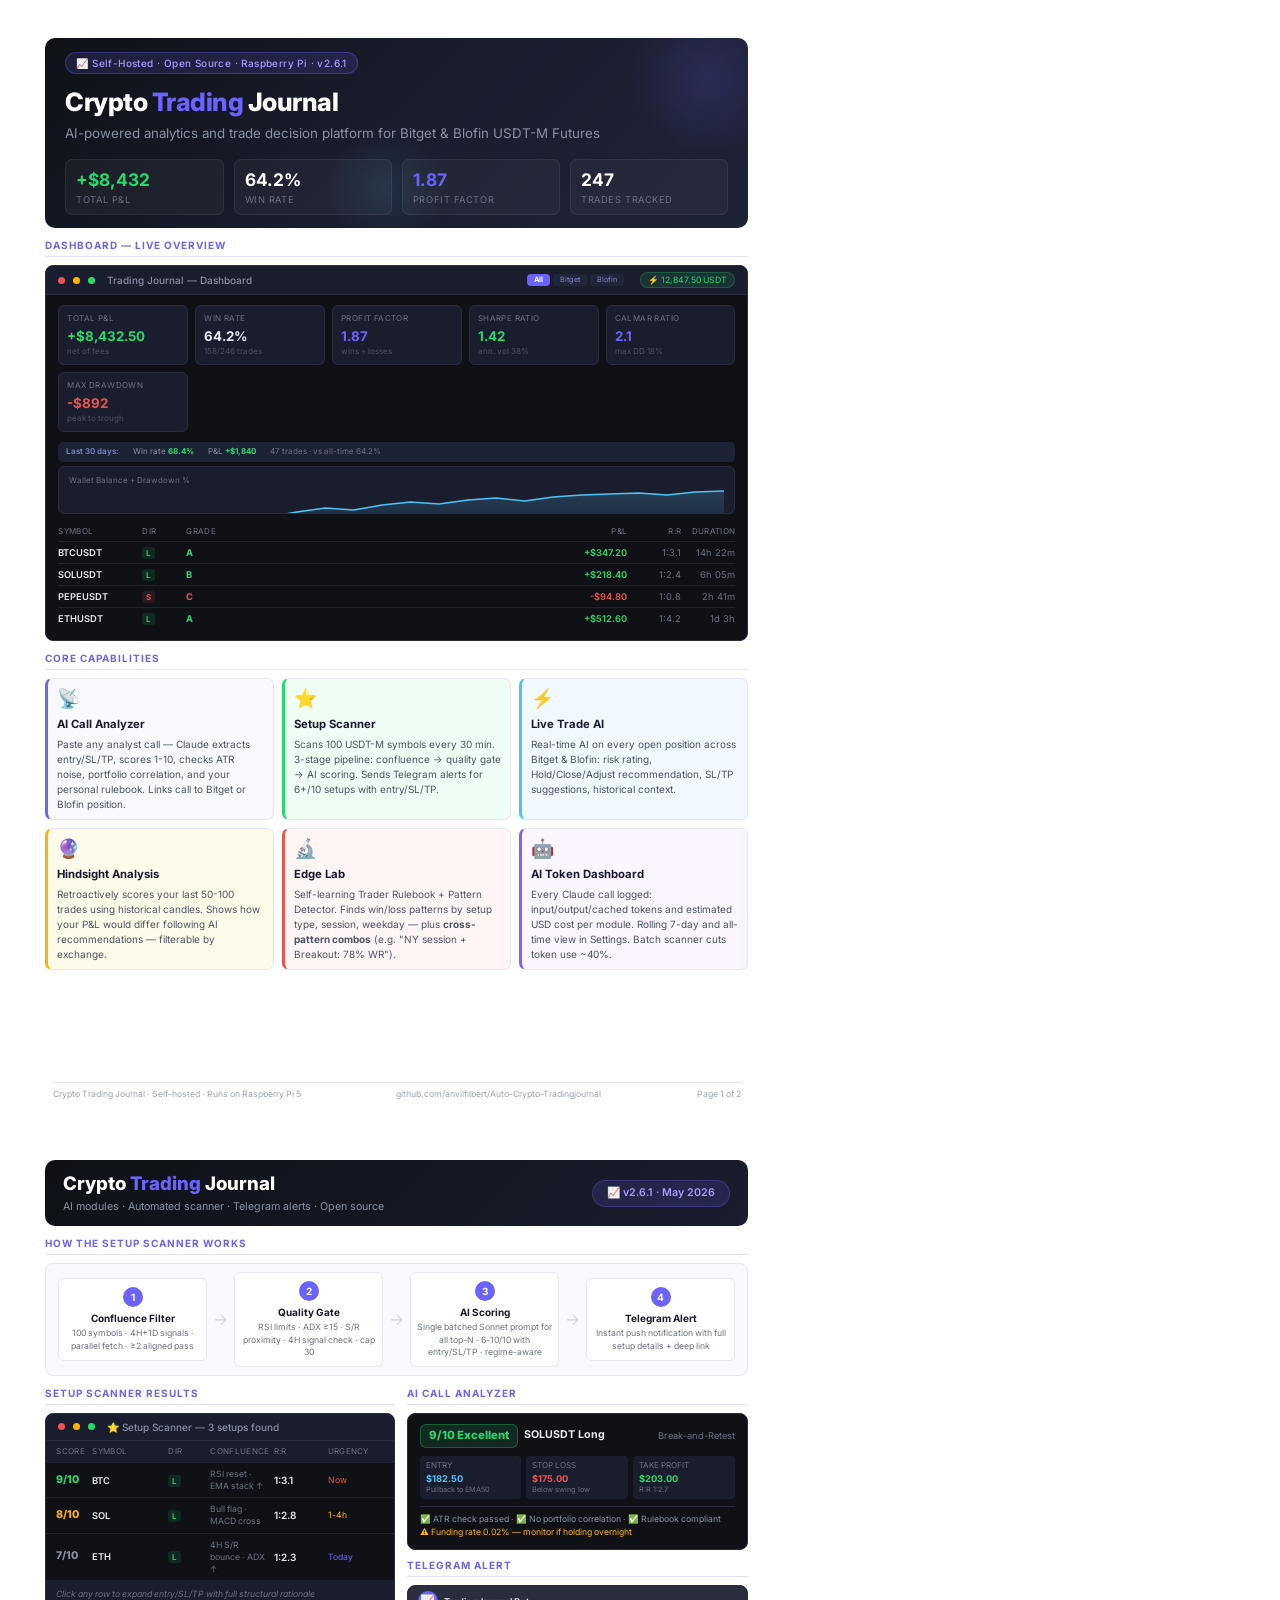
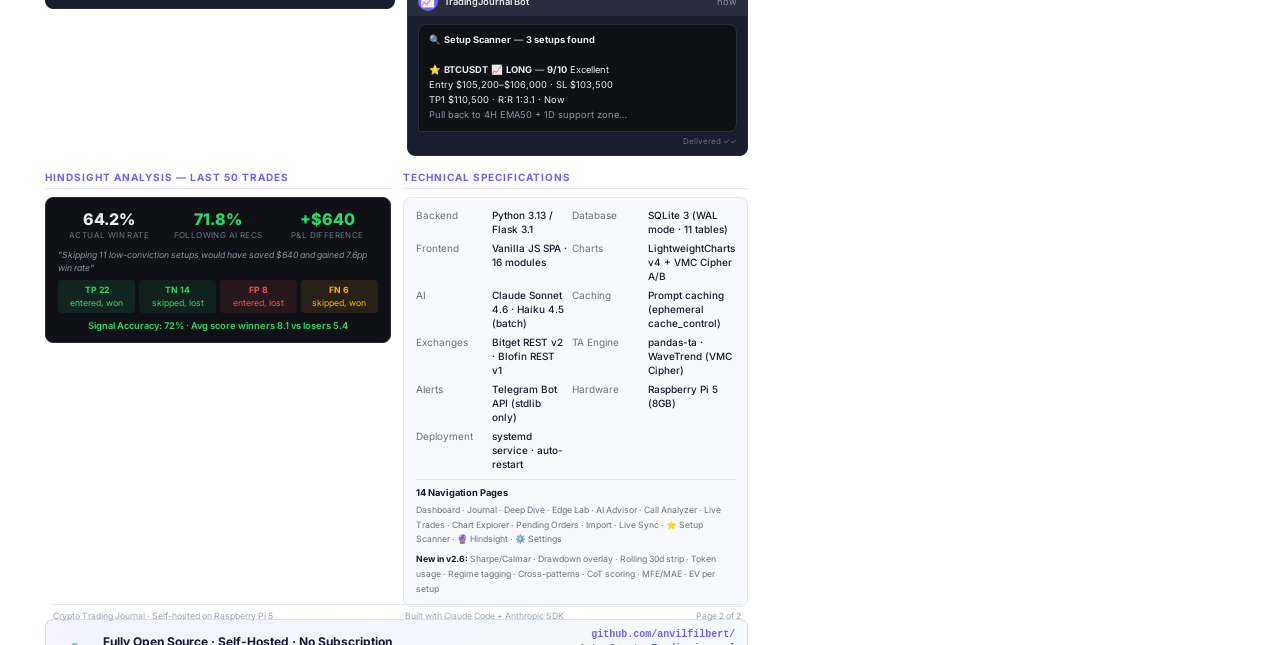
==== trading-journal-factsheet.html @ 0f28f4a6 "docs: add Telegram community link to README and factsheet - README: community link in header badges " ====
<!DOCTYPE html>
<html lang="en">
<head>
<meta charset="UTF-8">
<meta name="viewport" content="width=device-width, initial-scale=1.0">
<title>Crypto Trading Journal — Fact Sheet</title>
<style>
  @import url('https://fonts.googleapis.com/css2?family=Inter:wght@300;400;500;600;700;800&display=swap');

  @page { size: A4 portrait; margin: 0; }

  * { margin: 0; padding: 0; box-sizing: border-box; }

  body {
    font-family: 'Inter', -apple-system, BlinkMacSystemFont, sans-serif;
    background: #fff;
    color: #1a1a2e;
    font-size: 9pt;
    line-height: 1.4;
  }

  /* ── PAGE LAYOUT ─────────────────────────────────────────── */
  .page {
    width: 210mm;
    height: 297mm;
    padding: 10mm 12mm 8mm;
    page-break-after: always;
    break-after: page;
    position: relative;
    overflow: hidden;
  }
  .page:last-child { page-break-after: avoid; break-after: avoid; }

  /* ── COLORS ──────────────────────────────────────────────── */
  :root {
    --bg-dark:   #0f1117;
    --bg-card:   #1a1d2e;
    --bg-card2:  #22263a;
    --accent:    #6c63ff;
    --accent2:   #4fc3f7;
    --green:     #26d96b;
    --red:       #ef5350;
    --yellow:    #ffb300;
    --muted:     #8892a4;
    --border:    #2a2d3e;
    --text:      #e8eaf0;
  }

  /* ── PAGE 1 HEADER ───────────────────────────────────────── */
  .header {
    background: linear-gradient(135deg, #0f1117 0%, #1a1d2e 50%, #1e2235 100%);
    border-radius: 10px;
    padding: 14px 20px 13px;
    margin-bottom: 10px;
    position: relative;
    overflow: hidden;
  }
  .header::before {
    content: '';
    position: absolute;
    top: -40px; right: -40px;
    width: 160px; height: 160px;
    background: radial-gradient(circle, rgba(108,99,255,0.18) 0%, transparent 70%);
    border-radius: 50%;
  }
  .header::after {
    content: '';
    position: absolute;
    bottom: -20px; left: 40%;
    width: 120px; height: 120px;
    background: radial-gradient(circle, rgba(79,195,247,0.10) 0%, transparent 70%);
    border-radius: 50%;
  }
  .header-inner { position: relative; z-index: 1; }
  .app-badge {
    display: inline-flex; align-items: center; gap: 6px;
    background: rgba(108,99,255,0.15);
    border: 1px solid rgba(108,99,255,0.35);
    border-radius: 20px;
    padding: 3px 10px;
    font-size: 7.5pt;
    color: #a89cff;
    margin-bottom: 10px;
    letter-spacing: 0.04em;
    font-weight: 500;
  }
  .app-title {
    font-size: 19pt;
    font-weight: 800;
    color: #fff;
    letter-spacing: -0.02em;
    margin-bottom: 5px;
  }
  .app-title span { color: #6c63ff; }
  .tagline {
    font-size: 10pt;
    color: #8892a4;
    font-weight: 400;
    margin-bottom: 16px;
  }
  .header-stats {
    display: grid;
    grid-template-columns: repeat(4, 1fr);
    gap: 10px;
  }
  .hstat {
    background: rgba(255,255,255,0.04);
    border: 1px solid rgba(255,255,255,0.07);
    border-radius: 7px;
    padding: 8px 10px;
  }
  .hstat-val {
    font-size: 13pt;
    font-weight: 700;
    color: #fff;
    margin-bottom: 1px;
  }
  .hstat-val.green { color: #26d96b; }
  .hstat-val.purple { color: #6c63ff; }
  .hstat-lbl { font-size: 7pt; color: #6b7280; text-transform: uppercase; letter-spacing: 0.06em; }

  /* ── SECTION TITLE ───────────────────────────────────────── */
  .section-title {
    font-size: 7.5pt;
    font-weight: 700;
    text-transform: uppercase;
    letter-spacing: 0.1em;
    color: #6c63ff;
    margin-bottom: 8px;
    padding-bottom: 4px;
    border-bottom: 1px solid rgba(108,99,255,0.2);
  }

  /* ── DASHBOARD MOCKUP ────────────────────────────────────── */
  .dashboard-mock {
    background: #0f1117;
    border-radius: 8px;
    border: 1px solid #2a2d3e;
    overflow: hidden;
    margin-bottom: 10px;
  }
  .mock-topbar {
    background: #1a1d2e;
    border-bottom: 1px solid #2a2d3e;
    padding: 6px 12px;
    display: flex; align-items: center; gap: 8px;
  }
  .mock-dot { width: 7px; height: 7px; border-radius: 50%; }
  .mock-title { font-size: 7.5pt; color: #8892a4; margin-left: 4px; font-weight: 500; }
  .mock-badge {
    margin-left: auto; background: rgba(38,217,107,0.12);
    border: 1px solid rgba(38,217,107,0.25); border-radius: 10px;
    padding: 1px 7px; font-size: 6.5pt; color: #26d96b;
  }
  .mock-body { padding: 10px 12px; }

  /* KPI grid */
  .kpi-row {
    display: grid;
    grid-template-columns: repeat(5, 1fr);
    gap: 7px;
    margin-bottom: 10px;
  }
  .kpi-card {
    background: #1a1d2e;
    border: 1px solid #2a2d3e;
    border-radius: 6px;
    padding: 7px 8px;
  }
  .kpi-lbl { font-size: 6pt; color: #6b7280; text-transform: uppercase; letter-spacing: 0.05em; margin-bottom: 2px; }
  .kpi-val { font-size: 10pt; font-weight: 700; color: #e8eaf0; }
  .kpi-val.g { color: #26d96b; }
  .kpi-val.r { color: #ef5350; }
  .kpi-val.b { color: #6c63ff; }
  .kpi-sub { font-size: 6pt; color: #4b5563; margin-top: 1px; }

  /* Chart area */
  .chart-area {
    background: #1a1d2e;
    border: 1px solid #2a2d3e;
    border-radius: 6px;
    padding: 8px 10px;
    height: 48px;
    position: relative;
    overflow: hidden;
    margin-bottom: 8px;
  }
  .chart-label { font-size: 6pt; color: #6b7280; margin-bottom: 4px; }
  .chart-svg { width: 100%; height: 44px; }

  /* Recent trades */
  .trade-row {
    display: grid;
    grid-template-columns: 80px 40px 40px 1fr 50px 50px;
    gap: 4px;
    padding: 4px 0;
    border-bottom: 1px solid #1e2235;
    font-size: 7pt;
    align-items: center;
  }
  .trade-row.hdr { color: #6b7280; font-size: 6pt; text-transform: uppercase; letter-spacing: 0.04em; }
  .sym { font-weight: 600; color: #e8eaf0; }
  .badge-long { background: rgba(38,217,107,0.12); color: #26d96b; border-radius: 3px; padding: 1px 4px; font-size: 6pt; font-weight: 600; }
  .badge-short { background: rgba(239,83,80,0.12); color: #ef5350; border-radius: 3px; padding: 1px 4px; font-size: 6pt; font-weight: 600; }
  .pnl-g { color: #26d96b; font-weight: 600; }
  .pnl-r { color: #ef5350; font-weight: 600; }
  .muted { color: #6b7280; }

  /* ── TWO COLUMN LAYOUT ───────────────────────────────────── */
  .two-col { display: grid; grid-template-columns: 1fr 1fr; gap: 12px; margin-bottom: 10px; }
  .three-col { display: grid; grid-template-columns: 1fr 1fr 1fr; gap: 10px; margin-bottom: 10px; }

  /* ── FEATURE CARDS ───────────────────────────────────────── */
  .feat-card {
    background: #f8f9ff;
    border: 1px solid #e5e7f0;
    border-left: 3px solid #6c63ff;
    border-radius: 7px;
    padding: 7px 9px;
  }
  .feat-icon { font-size: 14pt; margin-bottom: 5px; display: block; }
  .feat-title { font-size: 8.5pt; font-weight: 700; color: #1a1a2e; margin-bottom: 4px; }
  .feat-desc { font-size: 7.5pt; color: #4b5563; line-height: 1.5; }
  .feat-card.g { border-left-color: #26d96b; background: #f0fdf4; }
  .feat-card.b { border-left-color: #4fc3f7; background: #f0f9ff; }
  .feat-card.y { border-left-color: #ffb300; background: #fffbeb; }
  .feat-card.r { border-left-color: #ef5350; background: #fff5f5; }

  /* ── SCANNER MOCKUP ──────────────────────────────────────── */
  .scanner-mock {
    background: #0f1117;
    border-radius: 8px;
    border: 1px solid #2a2d3e;
    overflow: hidden;
  }
  .scan-row {
    display: grid;
    grid-template-columns: 32px 72px 38px 1fr 50px 56px;
    gap: 4px;
    padding: 5px 10px;
    border-bottom: 1px solid #1e2235;
    font-size: 7pt;
    align-items: center;
  }
  .scan-row.hdr { color: #6b7280; font-size: 6pt; text-transform: uppercase; letter-spacing: 0.04em; background: #1a1d2e; }
  .score-badge {
    font-size: 8pt; font-weight: 800;
  }
  .score-9 { color: #26d96b; }
  .score-8 { color: #ffb300; }
  .score-7 { color: #8892a4; }

  /* ── CALL ANALYZER MOCKUP ────────────────────────────────── */
  .call-card {
    background: #0f1117;
    border: 1px solid #2a2d3e;
    border-radius: 8px;
    padding: 10px 12px;
  }
  .call-header {
    display: flex; align-items: center; gap: 6px;
    margin-bottom: 8px;
  }
  .call-score {
    background: rgba(38,217,107,0.12);
    border: 1px solid rgba(38,217,107,0.3);
    border-radius: 6px;
    padding: 3px 8px;
    font-size: 8.5pt;
    font-weight: 800;
    color: #26d96b;
  }
  .call-score.med { background: rgba(255,179,0,0.1); border-color: rgba(255,179,0,0.3); color: #ffb300; }
  .call-levels {
    display: grid;
    grid-template-columns: repeat(3, 1fr);
    gap: 5px;
    font-size: 7pt;
  }
  .lvl-box { background: #1a1d2e; border-radius: 4px; padding: 4px 6px; }
  .lvl-lbl { color: #6b7280; font-size: 6pt; text-transform: uppercase; margin-bottom: 1px; }
  .lvl-val { font-weight: 700; }
  .lvl-val.entry { color: #4fc3f7; }
  .lvl-val.sl { color: #ef5350; }
  .lvl-val.tp { color: #26d96b; }

  /* ── TELEGRAM MOCKUP ─────────────────────────────────────── */
  .tg-phone {
    background: #1a1d2e;
    border-radius: 8px;
    border: 1px solid #2a2d3e;
    overflow: hidden;
    width: 100%;
  }
  .tg-bar {
    background: #2a2d3e;
    padding: 5px 10px;
    font-size: 7pt;
    color: #8892a4;
    display: flex; align-items: center; gap: 6px;
  }
  .tg-dot { width: 20px; height: 20px; border-radius: 50%; background: #6c63ff; display: flex; align-items: center; justify-content: center; font-size: 9pt; }
  .tg-body { padding: 8px 10px; }
  .tg-bubble {
    background: #0f1117;
    border: 1px solid #2a2d3e;
    border-radius: 8px 8px 8px 2px;
    padding: 8px 10px;
    font-size: 7pt;
    color: #e8eaf0;
    line-height: 1.6;
  }
  .tg-b { font-weight: 700; }
  .tg-time { text-align: right; font-size: 6pt; color: #6b7280; margin-top: 4px; }

  /* ── HINDSIGHT MOCKUP ────────────────────────────────────── */
  .hindsight-summary {
    background: #0f1117;
    border: 1px solid #2a2d3e;
    border-radius: 8px;
    padding: 10px 12px;
  }
  .h-kpi-row { display: grid; grid-template-columns: 1fr 1fr 1fr; gap: 8px; margin-bottom: 8px; }
  .h-kpi { text-align: center; }
  .h-kpi-val { font-size: 12pt; font-weight: 800; color: #e8eaf0; }
  .h-kpi-val.g { color: #26d96b; }
  .h-kpi-lbl { font-size: 6pt; color: #6b7280; text-transform: uppercase; letter-spacing: 0.05em; }
  .h-verdict-row {
    display: grid; grid-template-columns: repeat(4, 1fr); gap: 4px;
    font-size: 6.5pt; text-align: center;
  }
  .h-verdict { padding: 4px; border-radius: 4px; }
  .h-verdict.tp { background: rgba(38,217,107,0.1); color: #26d96b; }
  .h-verdict.tn { background: rgba(38,217,107,0.07); color: #26d96b; }
  .h-verdict.fp { background: rgba(239,83,80,0.1); color: #ef5350; }
  .h-verdict.fn { background: rgba(255,179,0,0.1); color: #ffb300; }
  .h-verdict-lbl { font-weight: 700; margin-bottom: 1px; }

  /* ── TECH SPECS ──────────────────────────────────────────── */
  .spec-grid {
    display: grid;
    grid-template-columns: 1fr 1fr;
    gap: 5px;
  }
  .spec-row { display: flex; gap: 6px; align-items: flex-start; font-size: 7.5pt; }
  .spec-key { color: #6b7280; min-width: 70px; flex-shrink: 0; }
  .spec-val { color: #1a1a2e; font-weight: 500; }

  /* ── PAGE 2 HEADER ───────────────────────────────────────── */
  .page2-header {
    background: linear-gradient(135deg, #0f1117 0%, #1a1d2e 100%);
    border-radius: 10px;
    padding: 11px 18px;
    margin-bottom: 10px;
    display: flex; align-items: center; justify-content: space-between;
  }
  .p2-title { font-size: 14pt; font-weight: 800; color: #fff; }
  .p2-title span { color: #6c63ff; }
  .p2-subtitle { font-size: 8pt; color: #8892a4; margin-top: 3px; }
  .p2-badge {
    background: rgba(108,99,255,0.15);
    border: 1px solid rgba(108,99,255,0.3);
    border-radius: 20px;
    padding: 5px 14px;
    font-size: 8pt;
    color: #a89cff;
    font-weight: 600;
    white-space: nowrap;
  }

  /* ── PIPELINE ────────────────────────────────────────────── */
  .pipeline {
    display: flex; align-items: center; gap: 6px;
    background: #f8f9ff;
    border: 1px solid #e5e7f0;
    border-radius: 8px;
    padding: 8px 12px;
    margin-bottom: 10px;
  }
  .pipe-step {
    flex: 1; text-align: center;
    background: #fff;
    border: 1px solid #e5e7f0;
    border-radius: 6px;
    padding: 8px 6px;
  }
  .pipe-num {
    width: 20px; height: 20px; border-radius: 50%;
    background: #6c63ff; color: #fff;
    font-size: 7.5pt; font-weight: 700;
    display: flex; align-items: center; justify-content: center;
    margin: 0 auto 4px;
  }
  .pipe-title { font-size: 7.5pt; font-weight: 700; color: #1a1a2e; margin-bottom: 2px; }
  .pipe-desc { font-size: 6.5pt; color: #6b7280; }
  .pipe-arrow { color: #d1d5db; font-size: 12pt; flex-shrink: 0; }

  /* ── OPEN SOURCE CALLOUT ─────────────────────────────────── */
  .oss-bar {
    background: linear-gradient(135deg, rgba(108,99,255,0.08) 0%, rgba(79,195,247,0.06) 100%);
    border: 1px solid rgba(108,99,255,0.2);
    border-radius: 8px;
    padding: 8px 12px;
    display: flex; align-items: center; gap: 12px;
    margin-top: 12px;
  }
  .oss-icon { font-size: 20pt; flex-shrink: 0; }
  .oss-title { font-size: 9pt; font-weight: 700; color: #1a1a2e; margin-bottom: 2px; }
  .oss-desc { font-size: 7.5pt; color: #6b7280; }
  .oss-url { font-family: monospace; font-size: 7.5pt; color: #6c63ff; font-weight: 600; }

  /* ── FOOTER ──────────────────────────────────────────────── */
  .footer {
    position: absolute;
    bottom: 6mm; left: 14mm; right: 14mm;
    display: flex; align-items: center; justify-content: space-between;
    font-size: 6.5pt; color: #9ca3af;
    border-top: 1px solid #e5e7f0;
    padding-top: 5px;
  }

  @media print {
    body { -webkit-print-color-adjust: exact; print-color-adjust: exact; }
  }
</style>
</head>
<body>

<!-- ═══════════════════════════════════ PAGE 1 ═══════════════════════════════════ -->
<div class="page">

  <!-- HEADER -->
  <div class="header">
    <div class="header-inner">
      <div class="app-badge">📈 Self-Hosted · Open Source · Raspberry Pi · v2.6.1</div>
      <div class="app-title">Crypto <span>Trading</span> Journal</div>
      <div class="tagline">AI-powered analytics and trade decision platform for Bitget &amp; Blofin USDT-M Futures</div>
      <div class="header-stats">
        <div class="hstat">
          <div class="hstat-val green">+$8,432</div>
          <div class="hstat-lbl">Total P&amp;L</div>
        </div>
        <div class="hstat">
          <div class="hstat-val">64.2%</div>
          <div class="hstat-lbl">Win Rate</div>
        </div>
        <div class="hstat">
          <div class="hstat-val purple">1.87</div>
          <div class="hstat-lbl">Profit Factor</div>
        </div>
        <div class="hstat">
          <div class="hstat-val">247</div>
          <div class="hstat-lbl">Trades Tracked</div>
        </div>
      </div>
    </div>
  </div>

  <!-- DASHBOARD MOCKUP -->
  <div class="section-title">Dashboard — Live Overview</div>
  <div class="dashboard-mock">
    <div class="mock-topbar">
      <div class="mock-dot" style="background:#ef5350"></div>
      <div class="mock-dot" style="background:#ffb300"></div>
      <div class="mock-dot" style="background:#26d96b"></div>
      <div class="mock-title">Trading Journal — Dashboard</div>
      <div style="margin-left:auto;display:flex;gap:3px">
        <span style="background:#6c63ff;color:#fff;border-radius:4px;padding:1px 7px;font-size:5.5pt;font-weight:700">All</span>
        <span style="background:#22263a;color:#7986cb;border-radius:4px;padding:1px 7px;font-size:5.5pt">Bitget</span>
        <span style="background:#22263a;color:#7986cb;border-radius:4px;padding:1px 7px;font-size:5.5pt">Blofin</span>
      </div>
      <div class="mock-badge" style="margin-left:8px">⚡ 12,847.50 USDT</div>
    </div>
    <div class="mock-body">
      <div class="kpi-row">
        <div class="kpi-card">
          <div class="kpi-lbl">Total P&amp;L</div>
          <div class="kpi-val g">+$8,432.50</div>
          <div class="kpi-sub">net of fees</div>
        </div>
        <div class="kpi-card">
          <div class="kpi-lbl">Win Rate</div>
          <div class="kpi-val">64.2%</div>
          <div class="kpi-sub">158/246 trades</div>
        </div>
        <div class="kpi-card">
          <div class="kpi-lbl">Profit Factor</div>
          <div class="kpi-val b">1.87</div>
          <div class="kpi-sub">wins ÷ losses</div>
        </div>
        <div class="kpi-card">
          <div class="kpi-lbl">Sharpe Ratio</div>
          <div class="kpi-val g">1.42</div>
          <div class="kpi-sub">ann. vol 38%</div>
        </div>
        <div class="kpi-card">
          <div class="kpi-lbl">Calmar Ratio</div>
          <div class="kpi-val b">2.1</div>
          <div class="kpi-sub">max DD 18%</div>
        </div>
        <div class="kpi-card">
          <div class="kpi-lbl">Max Drawdown</div>
          <div class="kpi-val r">-$892</div>
          <div class="kpi-sub">peak to trough</div>
        </div>
      </div>
      <div style="margin:5px 0 4px;padding:4px 8px;background:#1e2235;border-radius:5px;font-size:6pt;color:#8892a4;display:flex;gap:14px">
        <span style="color:#7986cb;font-weight:600">Last 30 days:</span>
        <span>Win rate <strong style="color:#26d96b">68.4%</strong></span>
        <span>P&amp;L <strong style="color:#26d96b">+$1,840</strong></span>
        <span style="color:#6b7280">47 trades · vs all-time 64.2%</span>
      </div>

      <!-- Equity + drawdown overlay SVG -->
      <div class="chart-area">
        <div class="chart-label">Wallet Balance + Drawdown %</div>
        <svg class="chart-svg" viewBox="0 0 460 44" preserveAspectRatio="none">
          <defs>
            <linearGradient id="grad" x1="0" y1="0" x2="0" y2="1">
              <stop offset="0%" stop-color="#4fc3f7" stop-opacity="0.20"/>
              <stop offset="100%" stop-color="#4fc3f7" stop-opacity="0.02"/>
            </linearGradient>
            <linearGradient id="ddgrad" x1="0" y1="0" x2="0" y2="1">
              <stop offset="0%" stop-color="#ef5350" stop-opacity="0.18"/>
              <stop offset="100%" stop-color="#ef5350" stop-opacity="0.02"/>
            </linearGradient>
          </defs>
          <!-- Wallet balance line (blue) -->
          <path d="M0,40 L20,38 L40,35 L60,36 L80,30 L100,28 L120,25 L140,27 L160,22 L180,18 L200,20 L220,15 L240,12 L260,14 L280,10 L300,8 L320,11 L340,7 L360,5 L380,4 L400,3 L420,5 L440,2 L460,1" stroke="#4fc3f7" stroke-width="1.5" fill="none"/>
          <path d="M0,40 L20,38 L40,35 L60,36 L80,30 L100,28 L120,25 L140,27 L160,22 L180,18 L200,20 L220,15 L240,12 L260,14 L280,10 L300,8 L320,11 L340,7 L360,5 L380,4 L400,3 L420,5 L440,2 L460,1 L460,44 L0,44Z" fill="url(#grad)"/>
          <!-- Drawdown overlay (red, secondary axis — peaks at 0, dips down) -->
          <path d="M0,44 L20,44 L40,43 L60,43.5 L80,43 L100,42 L120,42.5 L140,41 L160,43 L180,44 L200,43 L220,44 L240,44 L260,43 L280,44 L300,44 L320,42 L340,44 L360,44 L380,44 L400,44 L420,43.5 L440,44 L460,44" stroke="rgba(239,83,80,0.6)" stroke-width="1" fill="url(#ddgrad)"/>
        </svg>
        <div style="display:flex;gap:10px;margin-top:2px;font-size:5.5pt">
          <span style="color:#4fc3f7">— Balance</span>
          <span style="color:rgba(239,83,80,0.8)">— Drawdown %</span>
        </div>
      </div>

      <!-- Recent trades -->
      <div class="trade-row hdr">
        <div>Symbol</div><div>Dir</div><div>Grade</div><div style="text-align:right">P&amp;L</div><div style="text-align:right">R:R</div><div style="text-align:right">Duration</div>
      </div>
      <div class="trade-row">
        <div class="sym">BTCUSDT</div>
        <div><span class="badge-long">L</span></div>
        <div style="color:#26d96b;font-weight:700">A</div>
        <div class="pnl-g" style="text-align:right">+$347.20</div>
        <div class="muted" style="text-align:right">1:3.1</div>
        <div class="muted" style="text-align:right">14h 22m</div>
      </div>
      <div class="trade-row">
        <div class="sym">SOLUSDT</div>
        <div><span class="badge-long">L</span></div>
        <div style="color:#26d96b;font-weight:700">B</div>
        <div class="pnl-g" style="text-align:right">+$218.40</div>
        <div class="muted" style="text-align:right">1:2.4</div>
        <div class="muted" style="text-align:right">6h 05m</div>
      </div>
      <div class="trade-row">
        <div class="sym">PEPEUSDT</div>
        <div><span class="badge-short">S</span></div>
        <div style="color:#ef5350;font-weight:700">C</div>
        <div class="pnl-r" style="text-align:right">-$94.80</div>
        <div class="muted" style="text-align:right">1:0.8</div>
        <div class="muted" style="text-align:right">2h 41m</div>
      </div>
      <div class="trade-row" style="border-bottom:none">
        <div class="sym">ETHUSDT</div>
        <div><span class="badge-long">L</span></div>
        <div style="color:#26d96b;font-weight:700">A</div>
        <div class="pnl-g" style="text-align:right">+$512.60</div>
        <div class="muted" style="text-align:right">1:4.2</div>
        <div class="muted" style="text-align:right">1d 3h</div>
      </div>
    </div>
  </div>

  <!-- FEATURE CARDS -->
  <div class="section-title">Core Capabilities</div>
  <div style="display:grid;grid-template-columns:repeat(3,1fr);gap:8px;margin-bottom:12px">
    <div class="feat-card">
      <span class="feat-icon">📡</span>
      <div class="feat-title">AI Call Analyzer</div>
      <div class="feat-desc">Paste any analyst call — Claude extracts entry/SL/TP, scores 1-10, checks ATR noise, portfolio correlation, and your personal rulebook. Links call to Bitget or Blofin position.</div>
    </div>
    <div class="feat-card g">
      <span class="feat-icon">⭐</span>
      <div class="feat-title">Setup Scanner</div>
      <div class="feat-desc">Scans 100 USDT-M symbols every 30 min. 3-stage pipeline: confluence → quality gate → AI scoring. Sends Telegram alerts for 6+/10 setups with entry/SL/TP.</div>
    </div>
    <div class="feat-card b">
      <span class="feat-icon">⚡</span>
      <div class="feat-title">Live Trade AI</div>
      <div class="feat-desc">Real-time AI on every open position across Bitget &amp; Blofin: risk rating, Hold/Close/Adjust recommendation, SL/TP suggestions, historical context.</div>
    </div>
    <div class="feat-card y">
      <span class="feat-icon">🔮</span>
      <div class="feat-title">Hindsight Analysis</div>
      <div class="feat-desc">Retroactively scores your last 50-100 trades using historical candles. Shows how your P&amp;L would differ following AI recommendations — filterable by exchange.</div>
    </div>
    <div class="feat-card r">
      <span class="feat-icon">🔬</span>
      <div class="feat-title">Edge Lab</div>
      <div class="feat-desc">Self-learning Trader Rulebook + Pattern Detector. Finds win/loss patterns by setup type, session, weekday — plus <strong>cross-pattern combos</strong> (e.g. "NY session + Breakout: 78% WR").</div>
    </div>
    <div class="feat-card" style="border-left-color:#8b5cf6;background:#faf5ff">
      <span class="feat-icon">🤖</span>
      <div class="feat-title">AI Token Dashboard</div>
      <div class="feat-desc">Every Claude call logged: input/output/cached tokens and estimated USD cost per module. Rolling 7-day and all-time view in Settings. Batch scanner cuts token use ~40%.</div>
    </div>
  </div>

  <div class="footer">
    <span>Crypto Trading Journal · Self-hosted · Runs on Raspberry Pi 5</span>
    <span>github.com/anvilfilbert/Auto-Crypto-Tradingjournal</span>
    <span>Page 1 of 2</span>
  </div>
</div>


<!-- ═══════════════════════════════════ PAGE 2 ═══════════════════════════════════ -->
<div class="page">

  <!-- PAGE 2 HEADER -->
  <div class="page2-header">
    <div>
      <div class="p2-title">Crypto <span>Trading</span> Journal</div>
      <div class="p2-subtitle">AI modules · Automated scanner · Telegram alerts · Open source</div>
    </div>
    <div class="p2-badge">📈 v2.6.1 · May 2026</div>
  </div>

  <!-- HOW IT WORKS PIPELINE -->
  <div class="section-title">How the Setup Scanner Works</div>
  <div class="pipeline">
    <div class="pipe-step">
      <div class="pipe-num">1</div>
      <div class="pipe-title">Confluence Filter</div>
      <div class="pipe-desc">100 symbols · 4H+1D signals · parallel fetch · ≥2 aligned pass</div>
    </div>
    <div class="pipe-arrow">→</div>
    <div class="pipe-step">
      <div class="pipe-num">2</div>
      <div class="pipe-title">Quality Gate</div>
      <div class="pipe-desc">RSI limits · ADX ≥15 · S/R proximity · 4H signal check · cap 30</div>
    </div>
    <div class="pipe-arrow">→</div>
    <div class="pipe-step">
      <div class="pipe-num">3</div>
      <div class="pipe-title">AI Scoring</div>
      <div class="pipe-desc">Single batched Sonnet prompt for all top-N · 6-10/10 with entry/SL/TP · regime-aware</div>
    </div>
    <div class="pipe-arrow">→</div>
    <div class="pipe-step">
      <div class="pipe-num">4</div>
      <div class="pipe-title">Telegram Alert</div>
      <div class="pipe-desc">Instant push notification with full setup details + deep link</div>
    </div>
  </div>

  <!-- SCANNER + CALL MOCKUPS SIDE BY SIDE -->
  <div class="two-col" style="margin-bottom:14px">
    <div>
      <div class="section-title">Setup Scanner Results</div>
      <div class="scanner-mock">
        <div class="mock-topbar">
          <div class="mock-dot" style="background:#ef5350"></div>
          <div class="mock-dot" style="background:#ffb300"></div>
          <div class="mock-dot" style="background:#26d96b"></div>
          <div class="mock-title">⭐ Setup Scanner — 3 setups found</div>
        </div>
        <div class="scan-row hdr">
          <div>Score</div><div>Symbol</div><div>Dir</div><div>Confluence</div><div>R:R</div><div>Urgency</div>
        </div>
        <div class="scan-row">
          <div class="score-badge score-9">9/10</div>
          <div class="sym">BTC</div>
          <div><span class="badge-long" style="font-size:6pt">L</span></div>
          <div class="muted" style="font-size:6.5pt">RSI reset · EMA stack ↑</div>
          <div style="font-weight:600;color:#e8eaf0;font-size:7.5pt">1:3.1</div>
          <div style="color:#ef5350;font-size:6.5pt">Now</div>
        </div>
        <div class="scan-row">
          <div class="score-badge score-8">8/10</div>
          <div class="sym">SOL</div>
          <div><span class="badge-long" style="font-size:6pt">L</span></div>
          <div class="muted" style="font-size:6.5pt">Bull flag · MACD cross</div>
          <div style="font-weight:600;color:#e8eaf0;font-size:7.5pt">1:2.8</div>
          <div style="color:#ffb300;font-size:6.5pt">1-4h</div>
        </div>
        <div class="scan-row" style="border-bottom:none">
          <div class="score-badge score-7">7/10</div>
          <div class="sym">ETH</div>
          <div><span class="badge-long" style="font-size:6pt">L</span></div>
          <div class="muted" style="font-size:6.5pt">4H S/R bounce · ADX ↑</div>
          <div style="font-weight:600;color:#e8eaf0;font-size:7.5pt">1:2.3</div>
          <div style="color:#6c63ff;font-size:6.5pt">Today</div>
        </div>
        <div style="padding:8px 10px;background:#1a1d2e;font-size:6.5pt;color:#6b7280;font-style:italic">
          Click any row to expand entry/SL/TP with full structural rationale
        </div>
      </div>
    </div>
    <div>
      <div class="section-title">AI Call Analyzer</div>
      <div class="call-card">
        <div class="call-header">
          <div class="call-score">9/10 Excellent</div>
          <div style="font-size:8pt;font-weight:700;color:#e8eaf0">SOLUSDT Long</div>
          <div style="font-size:7pt;color:#6b7280;margin-left:auto">Break-and-Retest</div>
        </div>
        <div class="call-levels">
          <div class="lvl-box">
            <div class="lvl-lbl">Entry</div>
            <div class="lvl-val entry">$182.50</div>
            <div style="font-size:5.5pt;color:#6b7280">Pullback to EMA50</div>
          </div>
          <div class="lvl-box">
            <div class="lvl-lbl">Stop Loss</div>
            <div class="lvl-val sl">$175.00</div>
            <div style="font-size:5.5pt;color:#6b7280">Below swing low</div>
          </div>
          <div class="lvl-box">
            <div class="lvl-lbl">Take Profit</div>
            <div class="lvl-val tp">$203.00</div>
            <div style="font-size:5.5pt;color:#6b7280">R:R 1:2.7</div>
          </div>
        </div>
        <div style="margin-top:7px;font-size:6.5pt;color:#8892a4;line-height:1.5;border-top:1px solid #2a2d3e;padding-top:6px">
          ✅ ATR check passed · ✅ No portfolio correlation · ✅ Rulebook compliant<br>
          <span style="color:#ffb300">⚠ Funding rate 0.02% — monitor if holding overnight</span>
        </div>
      </div>
      <div style="margin-top:8px">
        <div class="section-title">Telegram Alert</div>
        <div class="tg-phone">
          <div class="tg-bar">
            <div class="tg-dot">📈</div>
            <span style="font-weight:600;color:#e8eaf0">TradingJournal Bot</span>
            <span style="margin-left:auto">now</span>
          </div>
          <div class="tg-body">
            <div class="tg-bubble">
              🔍 <span class="tg-b">Setup Scanner</span> — <span class="tg-b">3 setups found</span><br><br>
              ⭐ <span class="tg-b">BTCUSDT</span> 📈 <span class="tg-b">LONG</span> — <span class="tg-b">9/10</span> Excellent<br>
              Entry $105,200–$106,000 · SL $103,500<br>
              TP1 $110,500 · R:R 1:3.1 · Now<br>
              <span style="color:#8892a4">Pull back to 4H EMA50 + 1D support zone…</span>
            </div>
            <div class="tg-time">Delivered ✓✓</div>
          </div>
        </div>
      </div>
    </div>
  </div>

  <!-- HINDSIGHT + SPECS -->
  <div class="two-col">
    <div>
      <div class="section-title">Hindsight Analysis — Last 50 Trades</div>
      <div class="hindsight-summary">
        <div class="h-kpi-row">
          <div class="h-kpi">
            <div class="h-kpi-val">64.2%</div>
            <div class="h-kpi-lbl">Actual win rate</div>
          </div>
          <div class="h-kpi">
            <div class="h-kpi-val g">71.8%</div>
            <div class="h-kpi-lbl">Following AI recs</div>
          </div>
          <div class="h-kpi">
            <div class="h-kpi-val g">+$640</div>
            <div class="h-kpi-lbl">P&amp;L difference</div>
          </div>
        </div>
        <div style="font-size:6.5pt;color:#8892a4;margin-bottom:6px;font-style:italic">
          "Skipping 11 low-conviction setups would have saved $640 and gained 7.6pp win rate"
        </div>
        <div class="h-verdict-row">
          <div class="h-verdict tp">
            <div class="h-verdict-lbl">TP 22</div>
            <div>entered, won</div>
          </div>
          <div class="h-verdict tn">
            <div class="h-verdict-lbl">TN 14</div>
            <div>skipped, lost</div>
          </div>
          <div class="h-verdict fp">
            <div class="h-verdict-lbl">FP 8</div>
            <div>entered, lost</div>
          </div>
          <div class="h-verdict fn">
            <div class="h-verdict-lbl">FN 6</div>
            <div>skipped, won</div>
          </div>
        </div>
        <div style="margin-top:6px;font-size:7pt;color:#26d96b;font-weight:600;text-align:center">
          Signal Accuracy: 72% · Avg score winners 8.1 vs losers 5.4
        </div>
      </div>
    </div>
    <div>
      <div class="section-title">Technical Specifications</div>
      <div style="background:#f8f9ff;border:1px solid #e5e7f0;border-radius:8px;padding:10px 12px">
        <div class="spec-grid">
          <div class="spec-row"><span class="spec-key">Backend</span><span class="spec-val">Python 3.13 / Flask 3.1</span></div>
          <div class="spec-row"><span class="spec-key">Database</span><span class="spec-val">SQLite 3 (WAL mode · 11 tables)</span></div>
          <div class="spec-row"><span class="spec-key">Frontend</span><span class="spec-val">Vanilla JS SPA · 16 modules</span></div>
          <div class="spec-row"><span class="spec-key">Charts</span><span class="spec-val">LightweightCharts v4 + VMC Cipher A/B</span></div>
          <div class="spec-row"><span class="spec-key">AI</span><span class="spec-val">Claude Sonnet 4.6 · Haiku 4.5 (batch)</span></div>
          <div class="spec-row"><span class="spec-key">Caching</span><span class="spec-val">Prompt caching (ephemeral cache_control)</span></div>
          <div class="spec-row"><span class="spec-key">Exchanges</span><span class="spec-val">Bitget REST v2 · Blofin REST v1</span></div>
          <div class="spec-row"><span class="spec-key">TA Engine</span><span class="spec-val">pandas-ta · WaveTrend (VMC Cipher)</span></div>
          <div class="spec-row"><span class="spec-key">Alerts</span><span class="spec-val">Telegram Bot API (stdlib only)</span></div>
          <div class="spec-row"><span class="spec-key">Hardware</span><span class="spec-val">Raspberry Pi 5 (8GB)</span></div>
          <div class="spec-row"><span class="spec-key">Deployment</span><span class="spec-val">systemd service · auto-restart</span></div>
        </div>
        <div style="margin-top:8px;padding-top:6px;border-top:1px solid #e5e7f0">
          <div style="font-size:7pt;font-weight:700;color:#1a1a2e;margin-bottom:4px">14 Navigation Pages</div>
          <div style="font-size:6.5pt;color:#6b7280;line-height:1.7">
            Dashboard · Journal · Deep Dive · Edge Lab · AI Advisor · Call Analyzer · Live Trades · Chart Explorer · Pending Orders · Import · Live Sync · ⭐ Setup Scanner · 🔮 Hindsight · ⚙️ Settings
          </div>
          <div style="margin-top:5px;font-size:6.5pt;color:#6b7280;line-height:1.7">
            <span style="font-weight:700;color:#1a1a2e">New in v2.6: </span>Sharpe/Calmar · Drawdown overlay · Rolling 30d strip · Token usage · Regime tagging · Cross-patterns · CoT scoring · MFE/MAE · EV per setup
          </div>
        </div>
      </div>
    </div>
  </div>

  <!-- OSS CALLOUT -->
  <div class="oss-bar">
    <div class="oss-icon">⚙️</div>
    <div style="flex:1">
      <div class="oss-title">Fully Open Source · Self-Hosted · No Subscription</div>
      <div class="oss-desc">Runs on your own hardware. Your trading data never leaves your network. No monthly fees, no cloud lock-in. Built for personal use on a Raspberry Pi 5.</div>
    </div>
    <div style="text-align:right;flex-shrink:0">
      <div class="oss-url">github.com/anvilfilbert/</div>
      <div class="oss-url">Auto-Crypto-Tradingjournal</div>
      <div style="font-size:6pt;color:#9ca3af;margin-top:3px">MIT-compatible · GPLv3</div>
      <div style="font-size:6.5pt;color:#7986cb;margin-top:4px">💬 t.me/autocryptotradingjournal</div>
    </div>
  </div>

  <div class="footer">
    <span>Crypto Trading Journal · Self-hosted on Raspberry Pi 5</span>
    <span>Built with Claude Code + Anthropic SDK</span>
    <span>Page 2 of 2</span>
  </div>
</div>

</body>
</html>
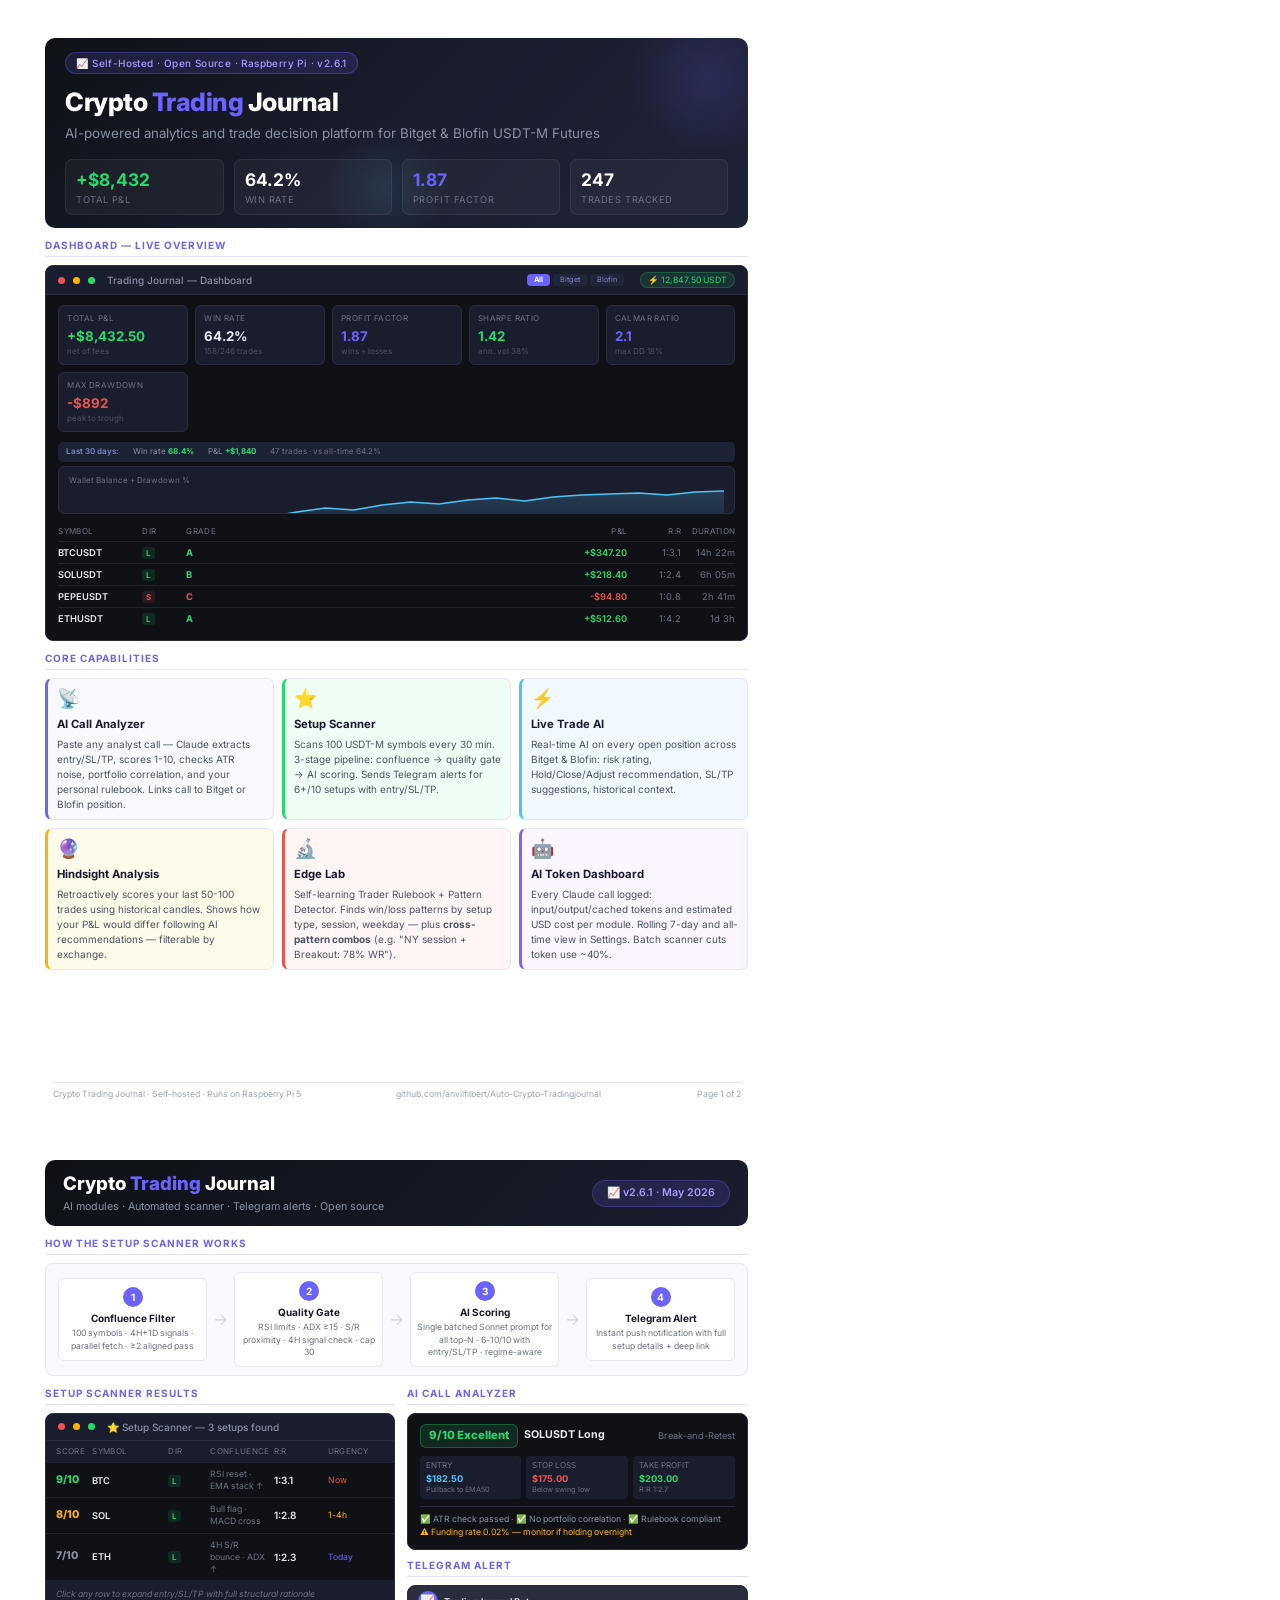
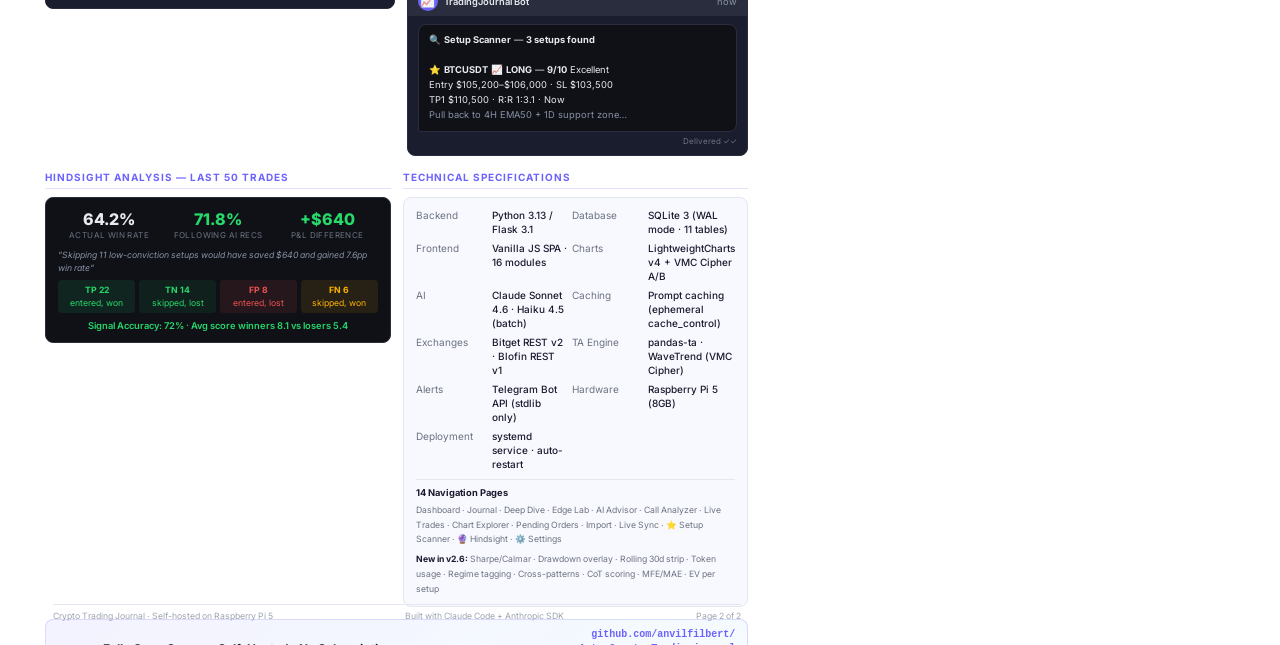
==== commit 96c94e3d: "feat: Telegram community fully wired up Forum group @autotradingjournal (id: -1003889940179): - Bot " ====
--- a/trading-journal-factsheet.html
+++ b/trading-journal-factsheet.html
@@ -840,7 +840,8 @@
       <div class="oss-url">github.com/anvilfilbert/</div>
       <div class="oss-url">Auto-Crypto-Tradingjournal</div>
       <div style="font-size:6pt;color:#9ca3af;margin-top:3px">MIT-compatible · GPLv3</div>
-      <div style="font-size:6.5pt;color:#7986cb;margin-top:4px">💬 t.me/autocryptotradingjournal</div>
+      <div style="font-size:6.5pt;color:#7986cb;margin-top:4px">📢 t.me/autocryptotradingjournal</div>
+      <div style="font-size:6.5pt;color:#7986cb;margin-top:2px">💬 t.me/autotradingjournal</div>
     </div>
   </div>
 
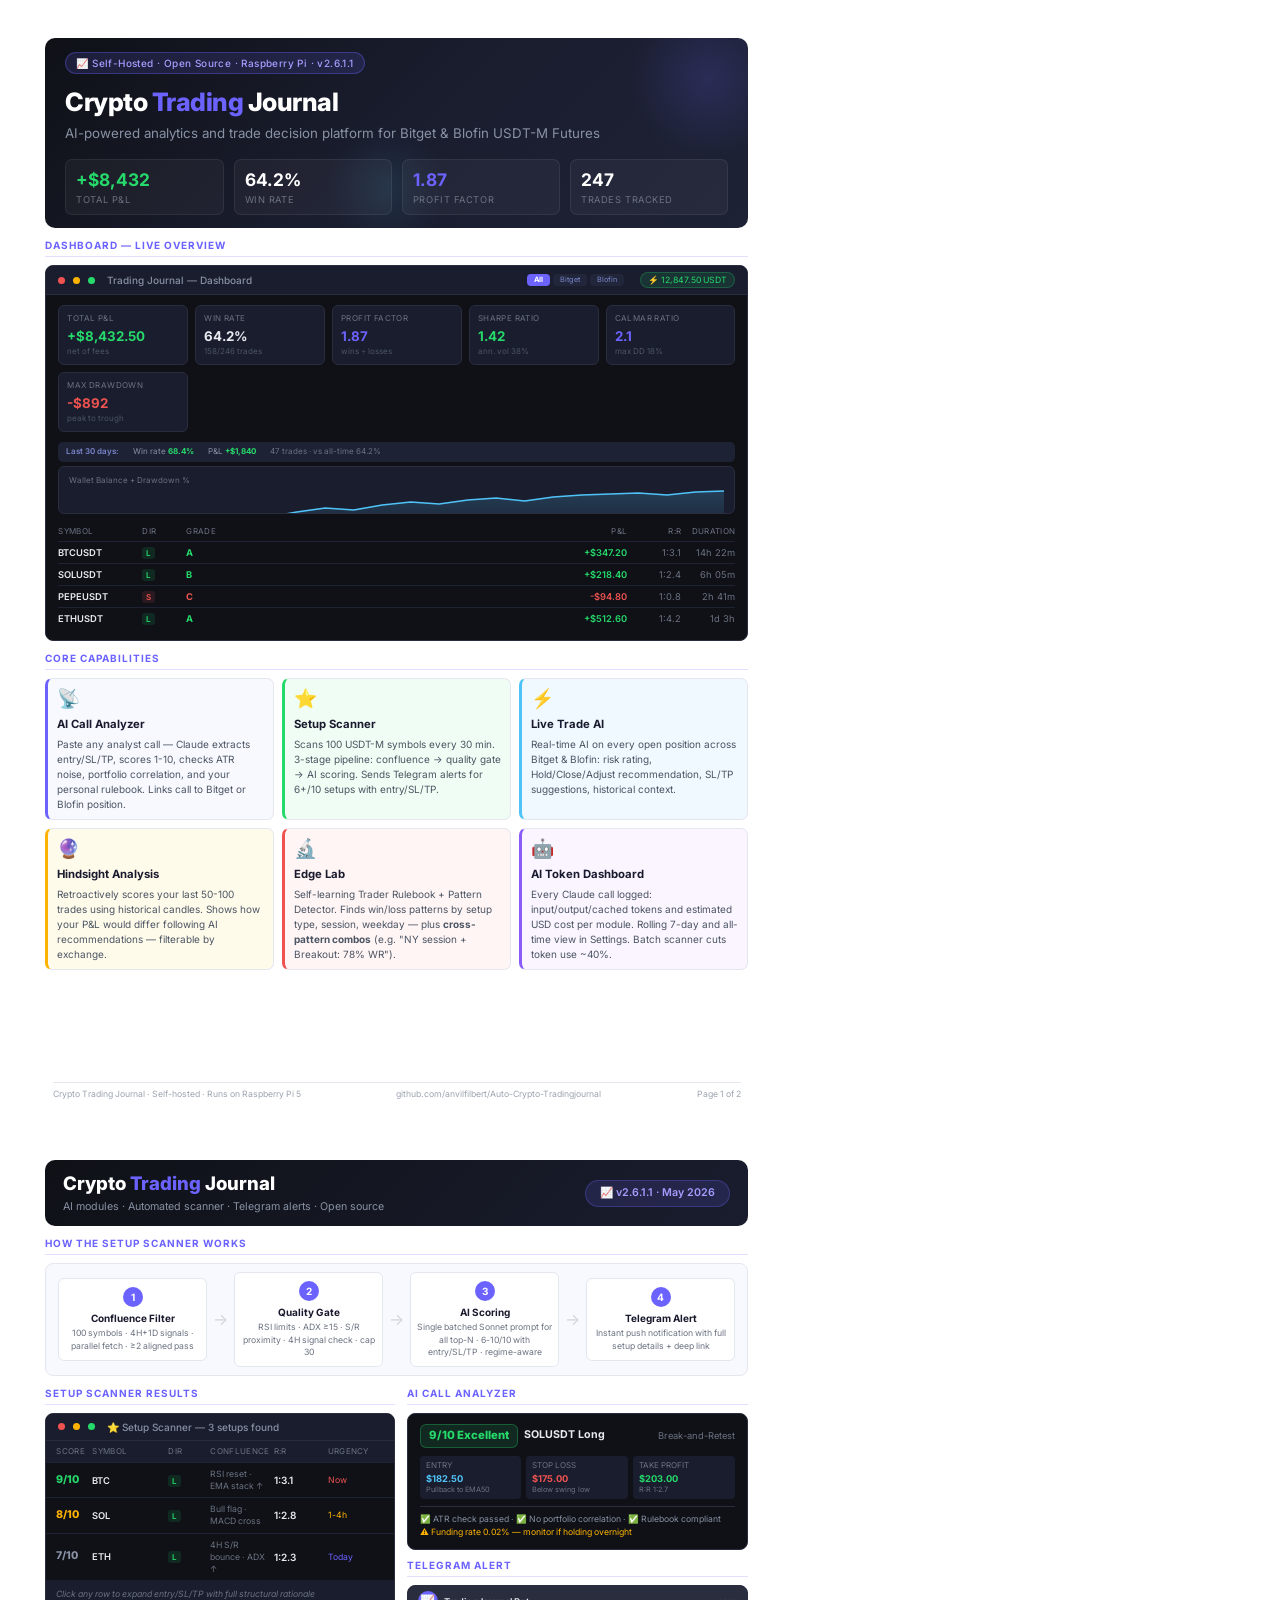
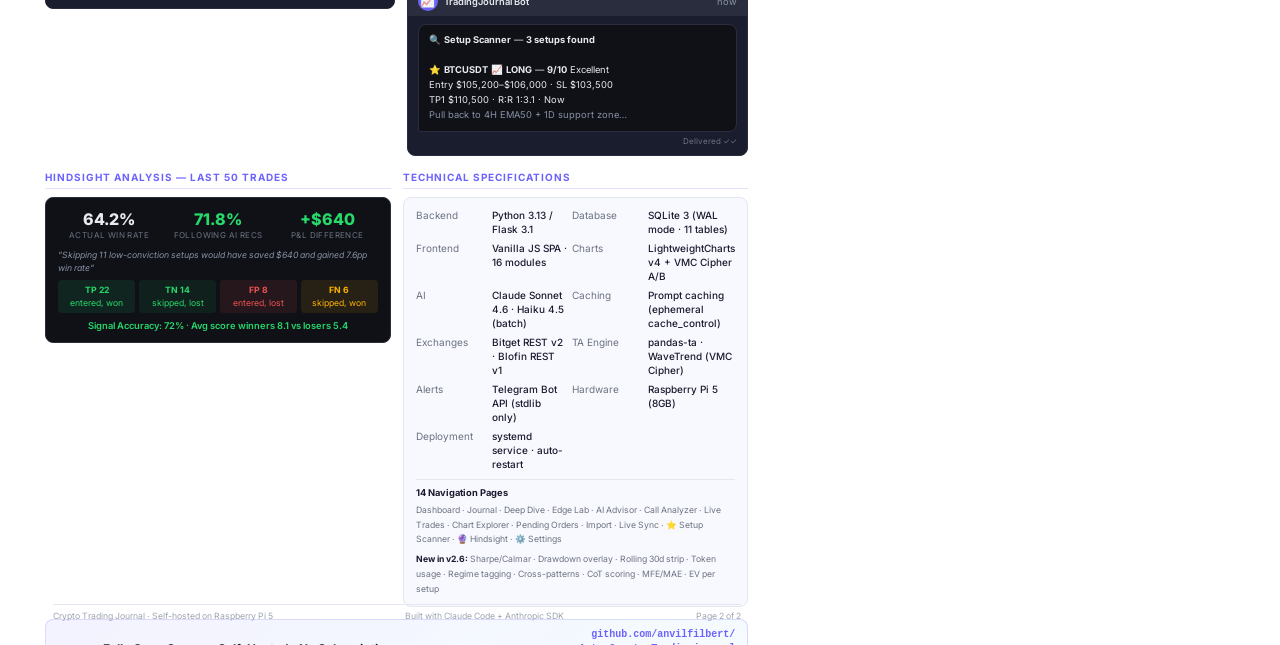
==== commit 95911ca8: "fix(v2.6.1.1): resolve CodeQL SQL injection false-positives CodeQL flagged the dynamic UPDATE patter" ====
--- a/trading-journal-factsheet.html
+++ b/trading-journal-factsheet.html
@@ -432,7 +432,7 @@
   <!-- HEADER -->
   <div class="header">
     <div class="header-inner">
-      <div class="app-badge">📈 Self-Hosted · Open Source · Raspberry Pi · v2.6.1</div>
+      <div class="app-badge">📈 Self-Hosted · Open Source · Raspberry Pi · v2.6.1.1</div>
       <div class="app-title">Crypto <span>Trading</span> Journal</div>
       <div class="tagline">AI-powered analytics and trade decision platform for Bitget &amp; Blofin USDT-M Futures</div>
       <div class="header-stats">
@@ -628,7 +628,7 @@
       <div class="p2-title">Crypto <span>Trading</span> Journal</div>
       <div class="p2-subtitle">AI modules · Automated scanner · Telegram alerts · Open source</div>
     </div>
-    <div class="p2-badge">📈 v2.6.1 · May 2026</div>
+    <div class="p2-badge">📈 v2.6.1.1 · May 2026</div>
   </div>
 
   <!-- HOW IT WORKS PIPELINE -->
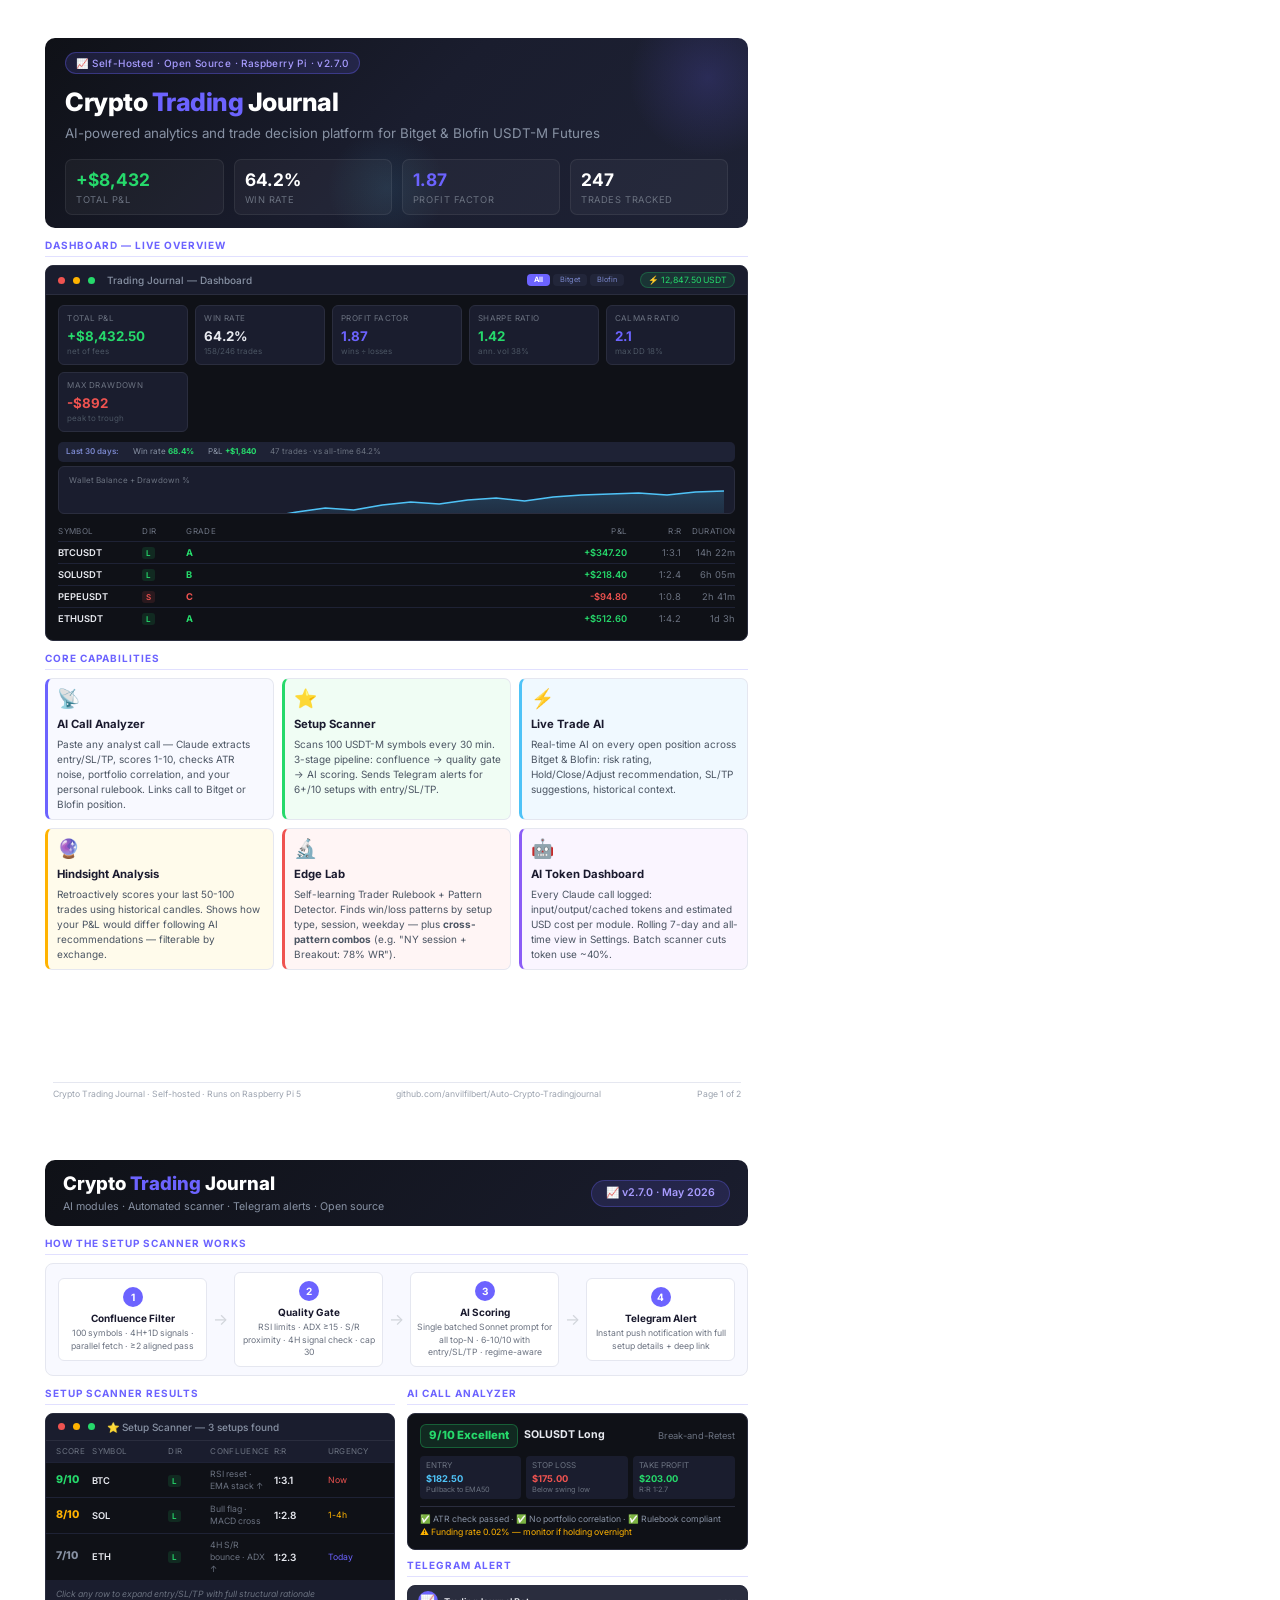
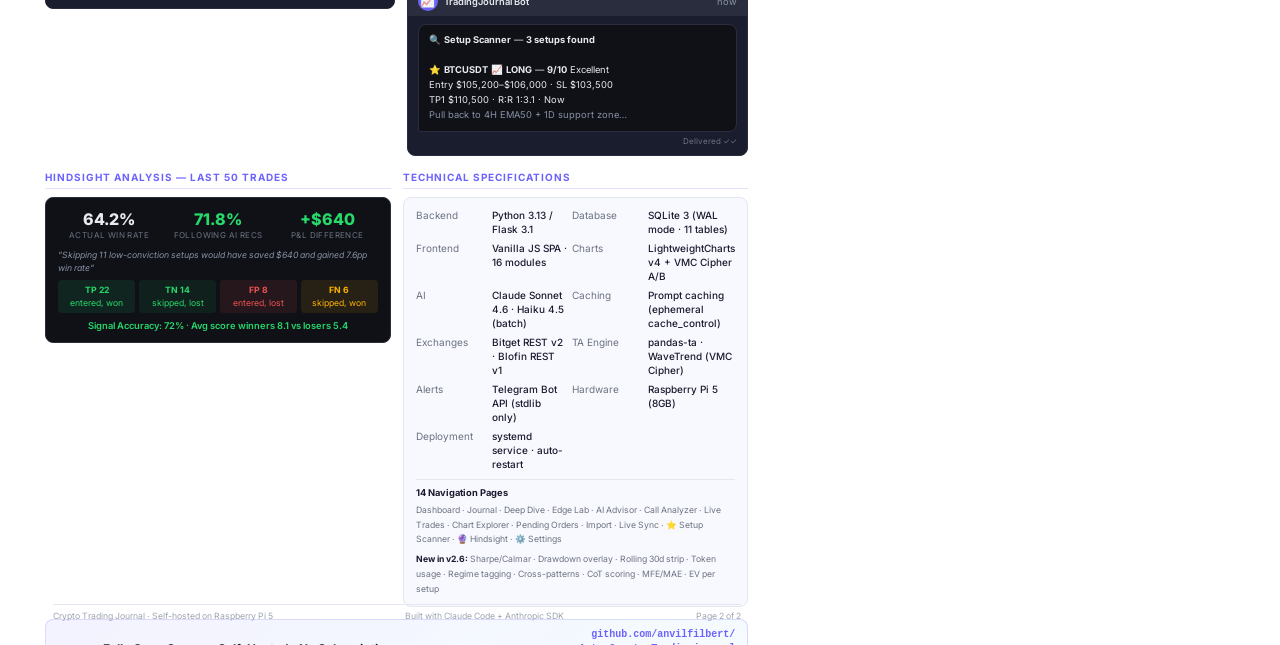
==== commit 03771371: "feat(v2.7.0): 5 free market data sources for richer AI context 1. Multi-exchange funding rates (mark" ====
--- a/trading-journal-factsheet.html
+++ b/trading-journal-factsheet.html
@@ -432,7 +432,7 @@
   <!-- HEADER -->
   <div class="header">
     <div class="header-inner">
-      <div class="app-badge">📈 Self-Hosted · Open Source · Raspberry Pi · v2.6.1.1</div>
+      <div class="app-badge">📈 Self-Hosted · Open Source · Raspberry Pi · v2.7.0</div>
       <div class="app-title">Crypto <span>Trading</span> Journal</div>
       <div class="tagline">AI-powered analytics and trade decision platform for Bitget &amp; Blofin USDT-M Futures</div>
       <div class="header-stats">
@@ -628,7 +628,7 @@
       <div class="p2-title">Crypto <span>Trading</span> Journal</div>
       <div class="p2-subtitle">AI modules · Automated scanner · Telegram alerts · Open source</div>
     </div>
-    <div class="p2-badge">📈 v2.6.1.1 · May 2026</div>
+    <div class="p2-badge">📈 v2.7.0 · May 2026</div>
   </div>
 
   <!-- HOW IT WORKS PIPELINE -->
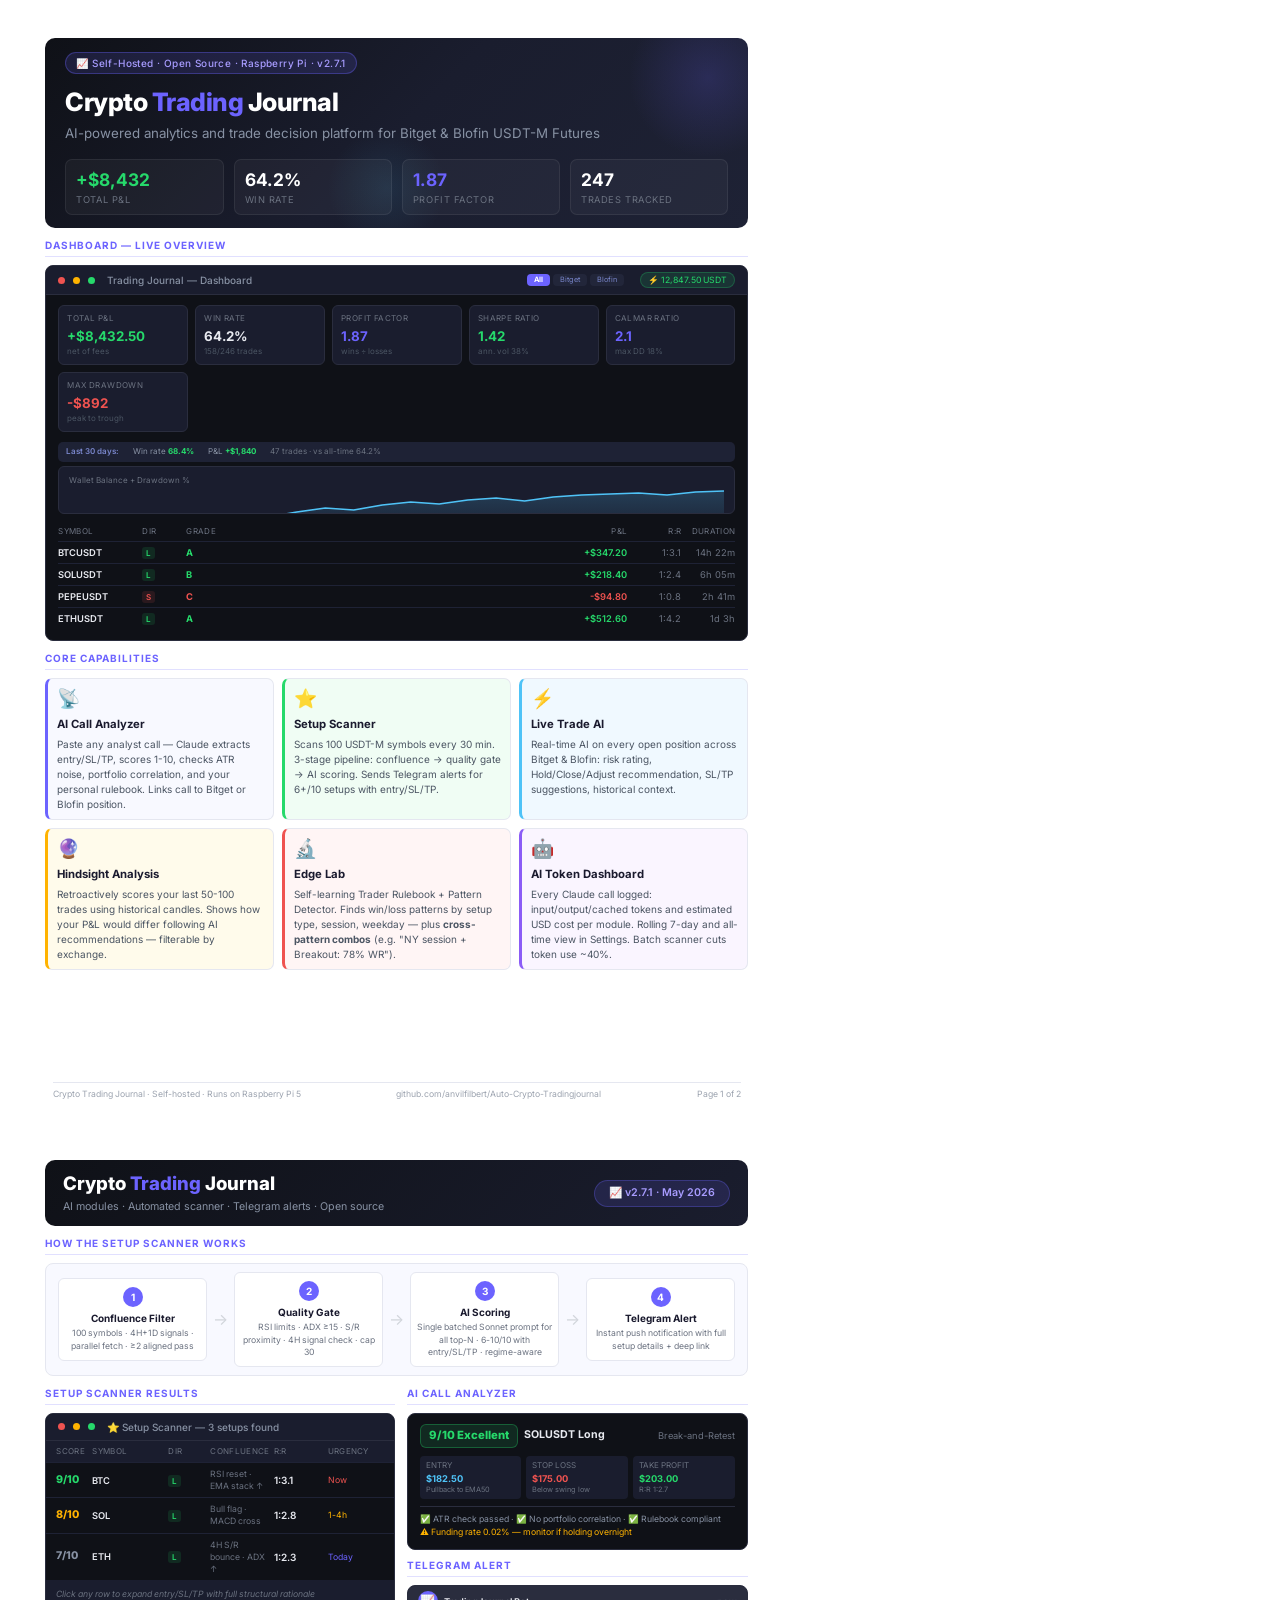
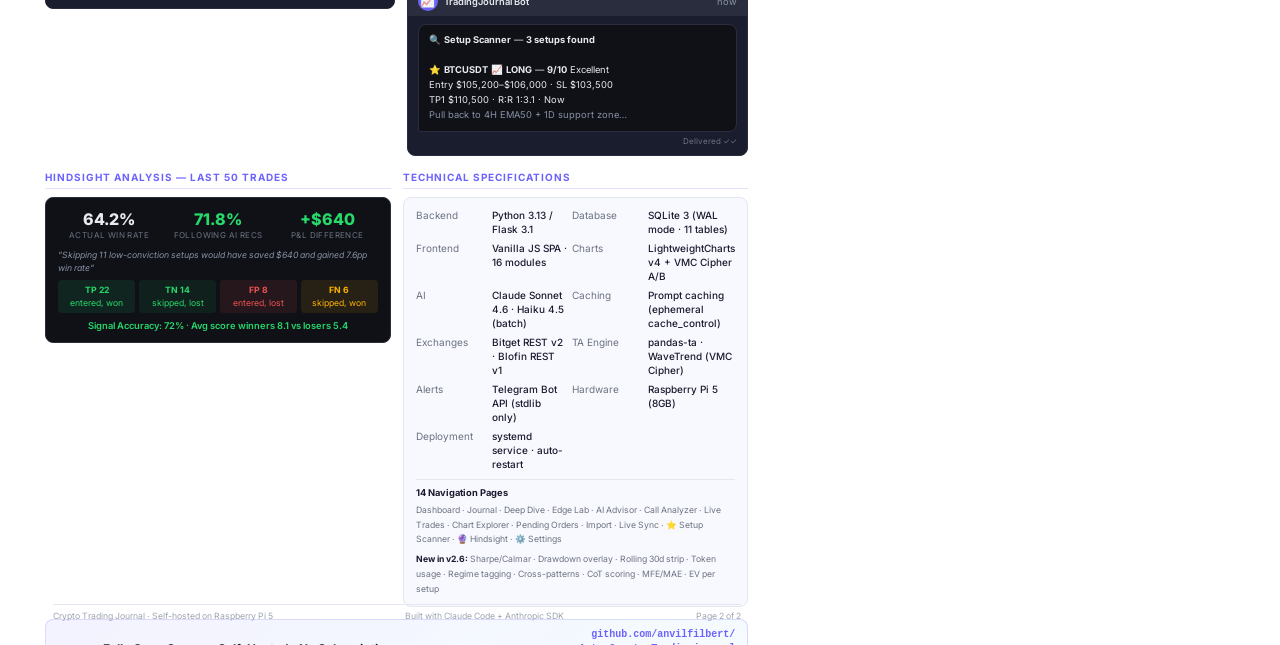
==== commit 47b3015f: "feat(v2.7.1): Nansen.ai smart money intelligence nansen_client.py — new module:   - Fetch full token" ====
--- a/trading-journal-factsheet.html
+++ b/trading-journal-factsheet.html
@@ -432,7 +432,7 @@
   <!-- HEADER -->
   <div class="header">
     <div class="header-inner">
-      <div class="app-badge">📈 Self-Hosted · Open Source · Raspberry Pi · v2.7.0</div>
+      <div class="app-badge">📈 Self-Hosted · Open Source · Raspberry Pi · v2.7.1</div>
       <div class="app-title">Crypto <span>Trading</span> Journal</div>
       <div class="tagline">AI-powered analytics and trade decision platform for Bitget &amp; Blofin USDT-M Futures</div>
       <div class="header-stats">
@@ -628,7 +628,7 @@
       <div class="p2-title">Crypto <span>Trading</span> Journal</div>
       <div class="p2-subtitle">AI modules · Automated scanner · Telegram alerts · Open source</div>
     </div>
-    <div class="p2-badge">📈 v2.7.0 · May 2026</div>
+    <div class="p2-badge">📈 v2.7.1 · May 2026</div>
   </div>
 
   <!-- HOW IT WORKS PIPELINE -->
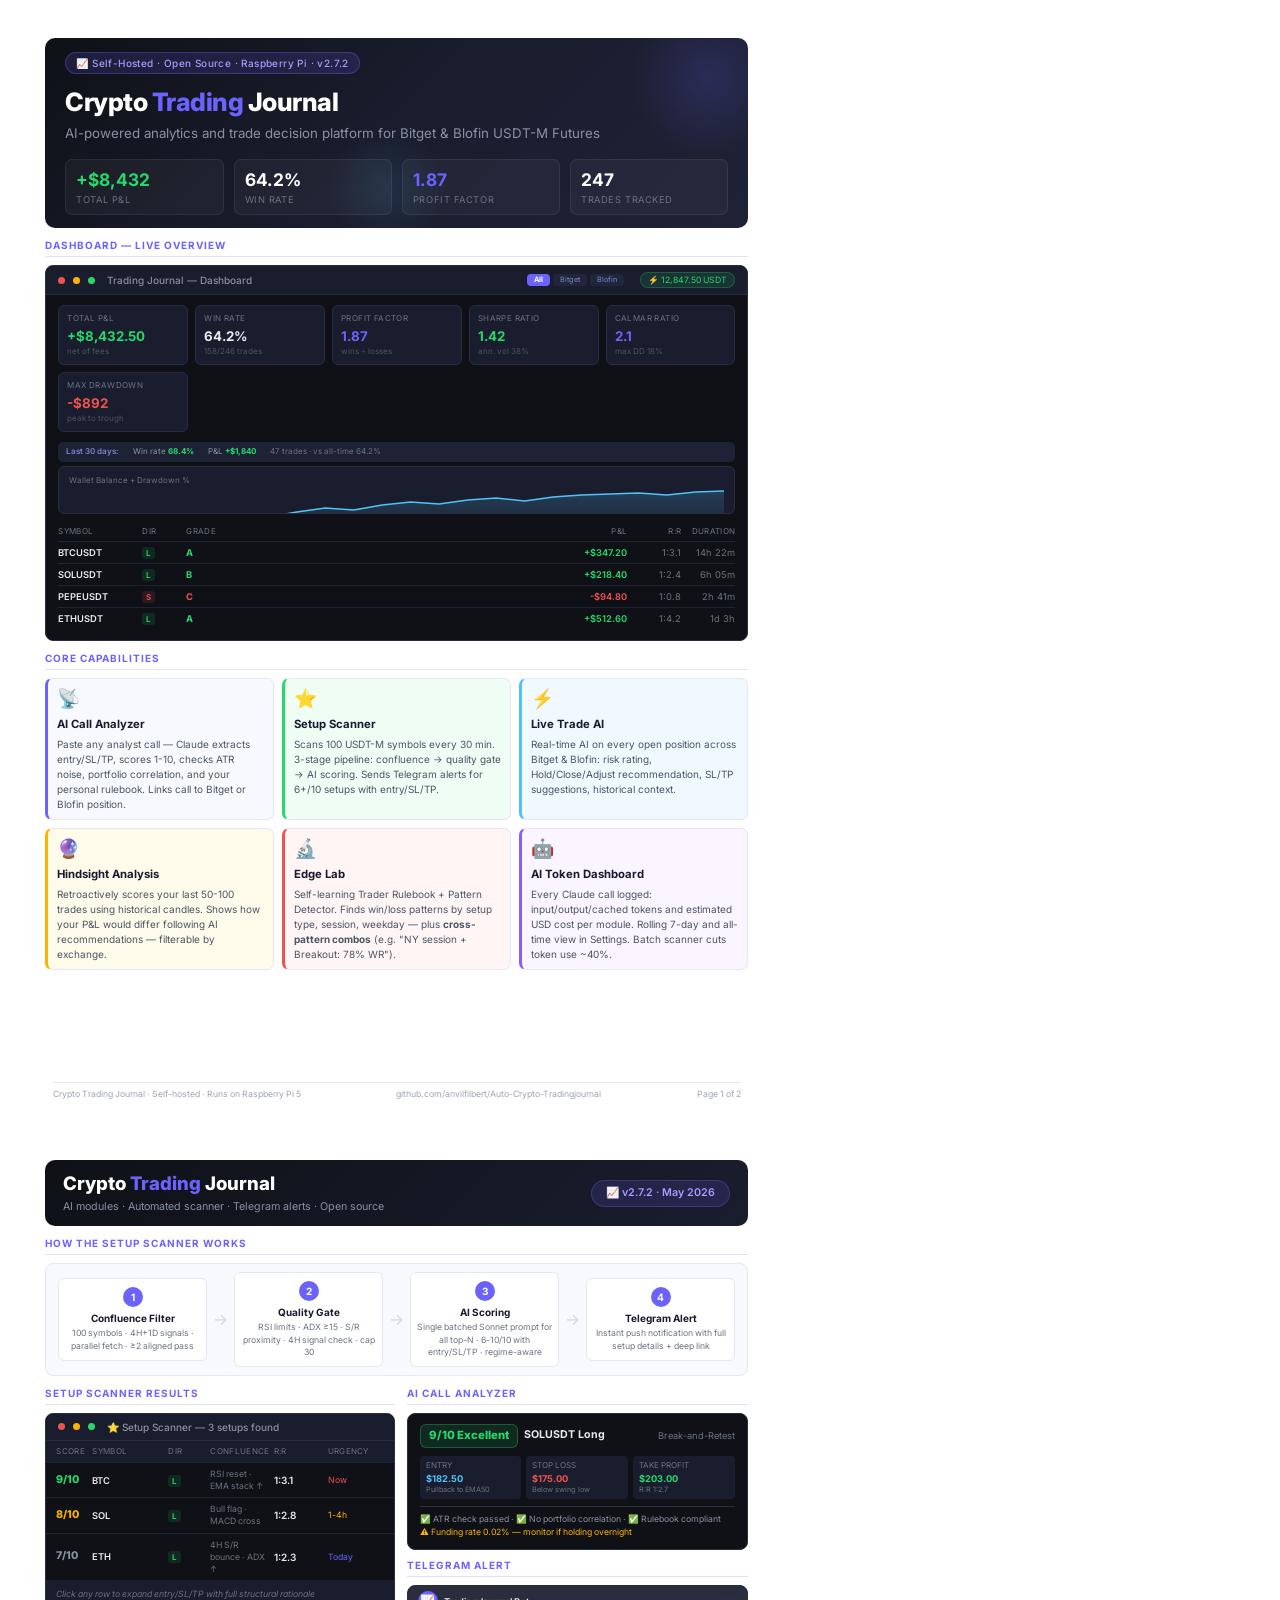
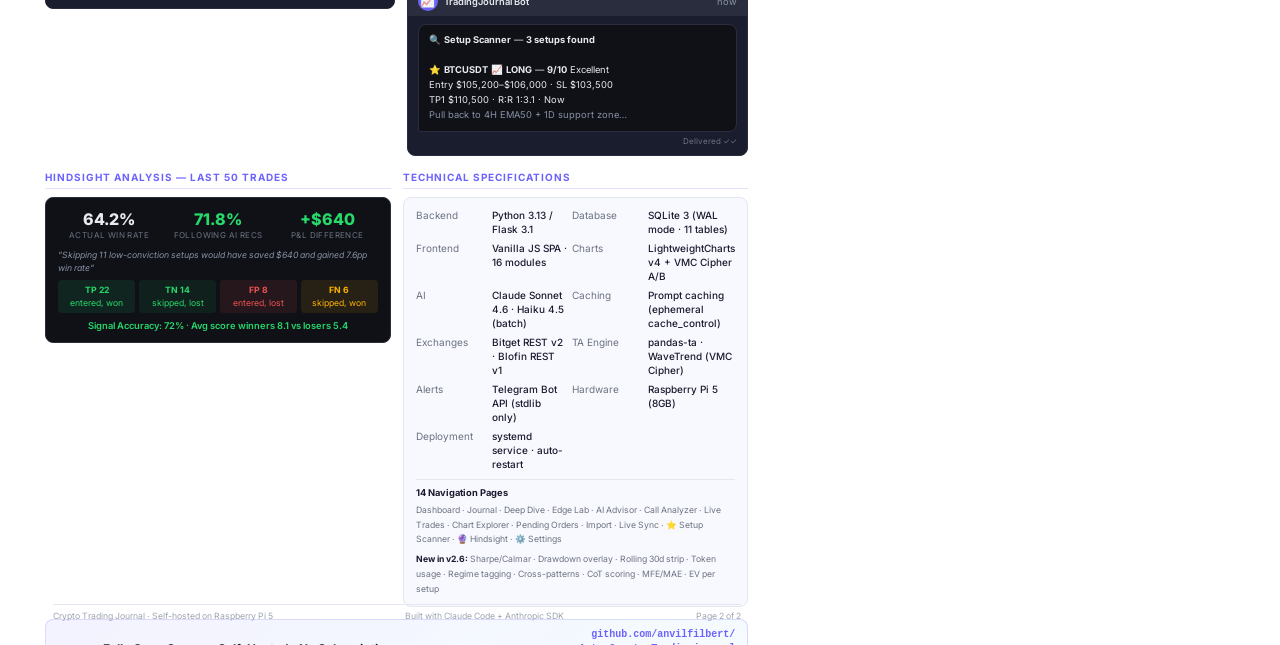
==== commit d18af23b: "docs: update all documentation to v2.7.2 README, USER_GUIDE, GUIDE.md, and factsheet updated with v2" ====
--- a/trading-journal-factsheet.html
+++ b/trading-journal-factsheet.html
@@ -432,7 +432,7 @@
   <!-- HEADER -->
   <div class="header">
     <div class="header-inner">
-      <div class="app-badge">📈 Self-Hosted · Open Source · Raspberry Pi · v2.7.1</div>
+      <div class="app-badge">📈 Self-Hosted · Open Source · Raspberry Pi · v2.7.2</div>
       <div class="app-title">Crypto <span>Trading</span> Journal</div>
       <div class="tagline">AI-powered analytics and trade decision platform for Bitget &amp; Blofin USDT-M Futures</div>
       <div class="header-stats">
@@ -628,7 +628,7 @@
       <div class="p2-title">Crypto <span>Trading</span> Journal</div>
       <div class="p2-subtitle">AI modules · Automated scanner · Telegram alerts · Open source</div>
     </div>
-    <div class="p2-badge">📈 v2.7.1 · May 2026</div>
+    <div class="p2-badge">📈 v2.7.2 · May 2026</div>
   </div>
 
   <!-- HOW IT WORKS PIPELINE -->
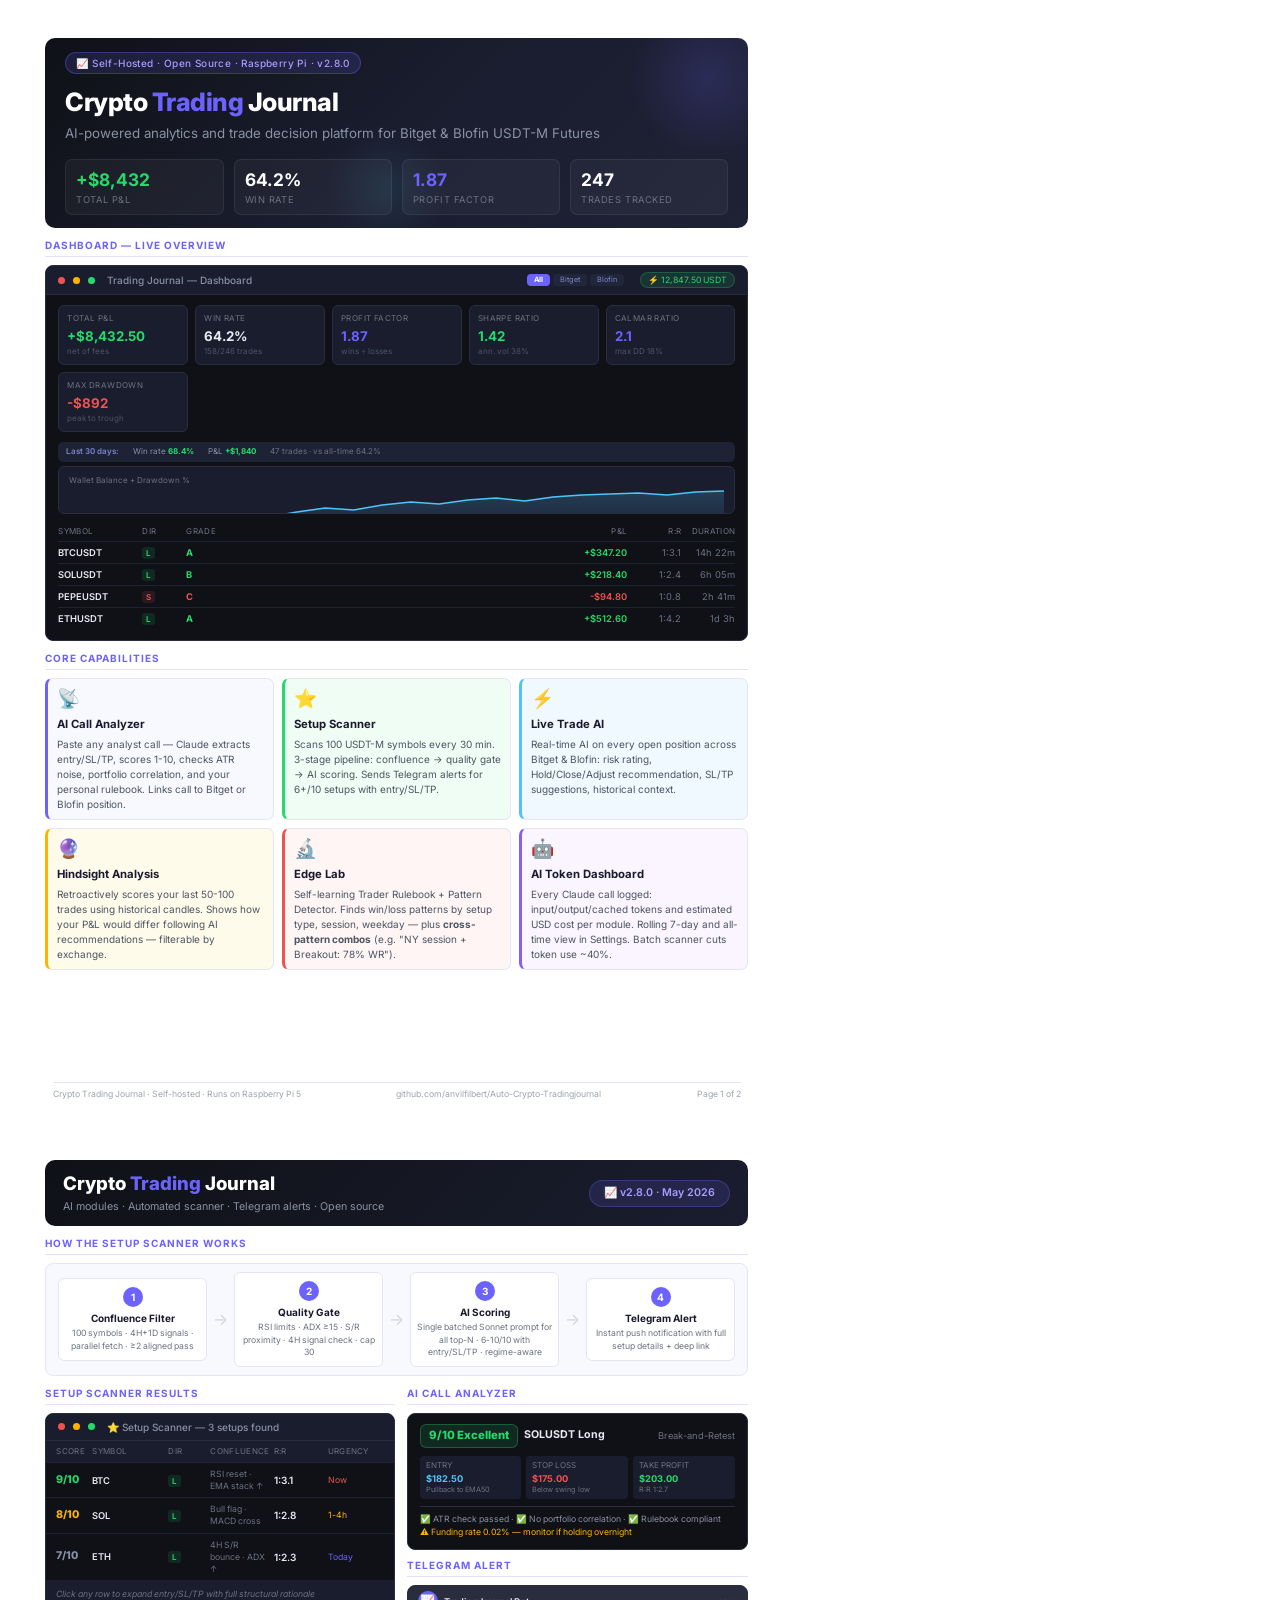
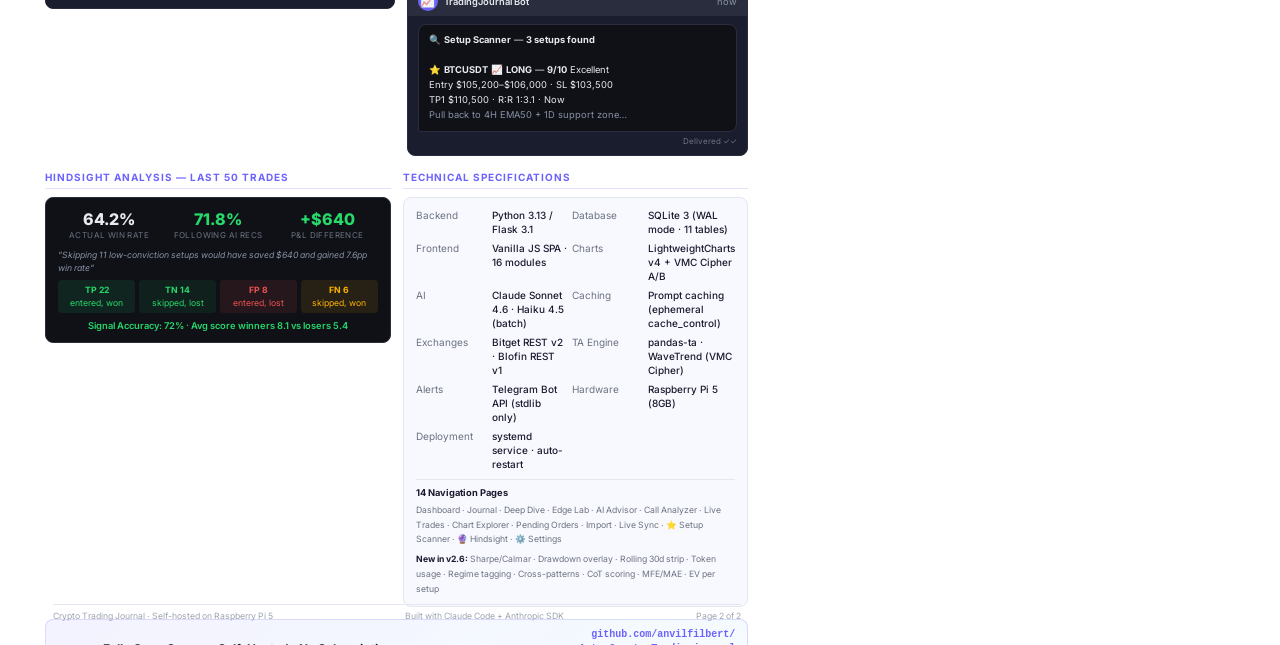
==== commit db270dc8: "docs: bump to v2.8.0, document all post-v2.7.2 improvements README: v2.8.0 changelog (mdToHtml, call" ====
--- a/trading-journal-factsheet.html
+++ b/trading-journal-factsheet.html
@@ -432,7 +432,7 @@
   <!-- HEADER -->
   <div class="header">
     <div class="header-inner">
-      <div class="app-badge">📈 Self-Hosted · Open Source · Raspberry Pi · v2.7.2</div>
+      <div class="app-badge">📈 Self-Hosted · Open Source · Raspberry Pi · v2.8.0</div>
       <div class="app-title">Crypto <span>Trading</span> Journal</div>
       <div class="tagline">AI-powered analytics and trade decision platform for Bitget &amp; Blofin USDT-M Futures</div>
       <div class="header-stats">
@@ -628,7 +628,7 @@
       <div class="p2-title">Crypto <span>Trading</span> Journal</div>
       <div class="p2-subtitle">AI modules · Automated scanner · Telegram alerts · Open source</div>
     </div>
-    <div class="p2-badge">📈 v2.7.2 · May 2026</div>
+    <div class="p2-badge">📈 v2.8.0 · May 2026</div>
   </div>
 
   <!-- HOW IT WORKS PIPELINE -->
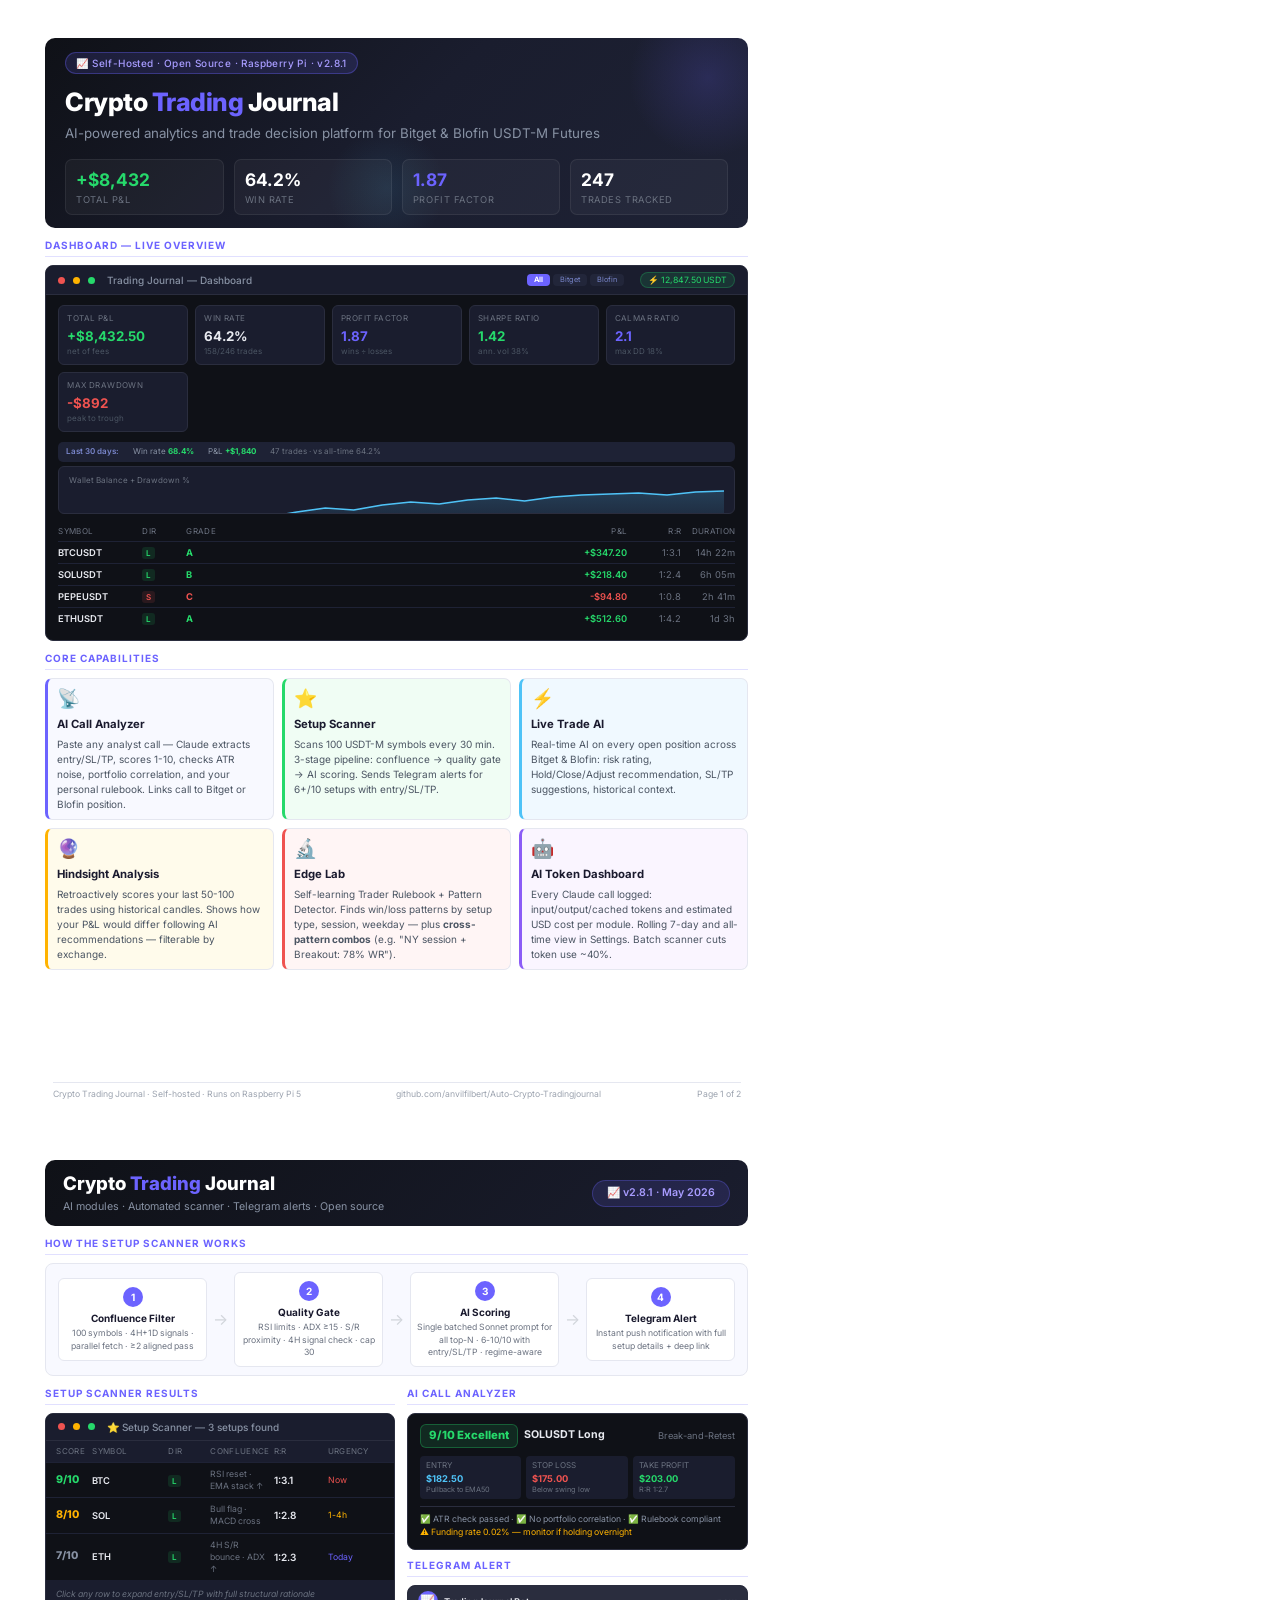
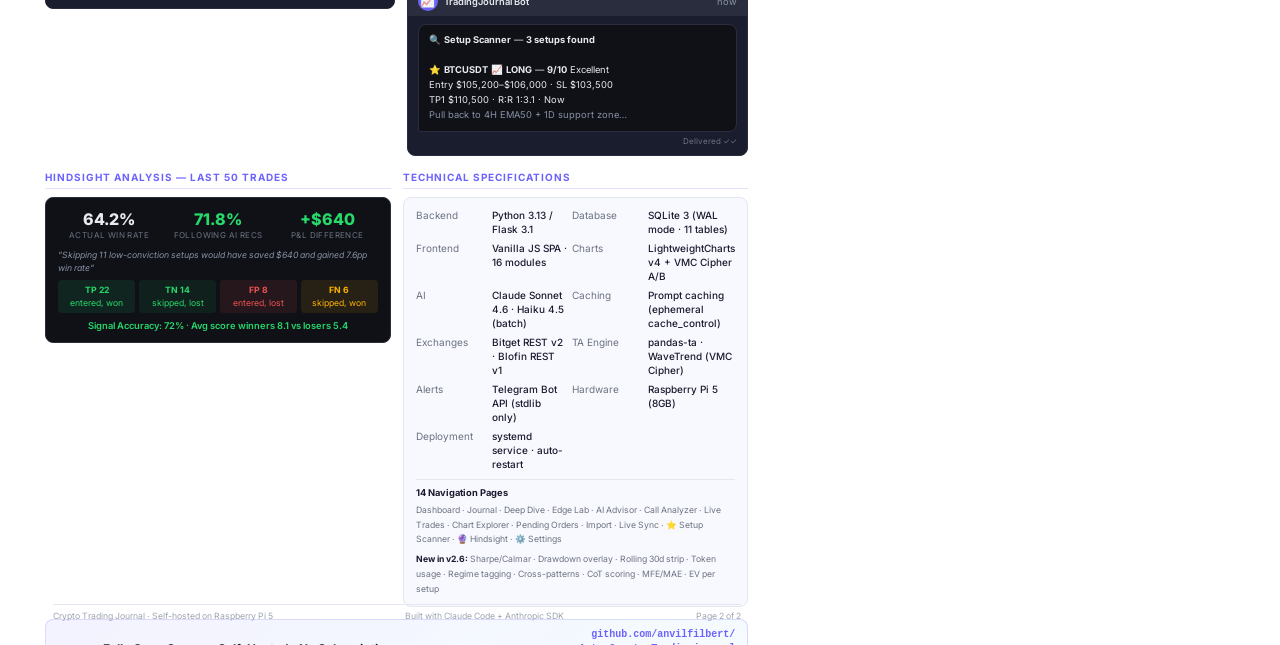
==== commit 76474b6a: "docs: v2.8.1 — purge credentials, update all docs, compress plan SECURITY: Remove Pi SSH password fr" ====
--- a/trading-journal-factsheet.html
+++ b/trading-journal-factsheet.html
@@ -432,7 +432,7 @@
   <!-- HEADER -->
   <div class="header">
     <div class="header-inner">
-      <div class="app-badge">📈 Self-Hosted · Open Source · Raspberry Pi · v2.8.0</div>
+      <div class="app-badge">📈 Self-Hosted · Open Source · Raspberry Pi · v2.8.1</div>
       <div class="app-title">Crypto <span>Trading</span> Journal</div>
       <div class="tagline">AI-powered analytics and trade decision platform for Bitget &amp; Blofin USDT-M Futures</div>
       <div class="header-stats">
@@ -628,7 +628,7 @@
       <div class="p2-title">Crypto <span>Trading</span> Journal</div>
       <div class="p2-subtitle">AI modules · Automated scanner · Telegram alerts · Open source</div>
     </div>
-    <div class="p2-badge">📈 v2.8.0 · May 2026</div>
+    <div class="p2-badge">📈 v2.8.1 · May 2026</div>
   </div>
 
   <!-- HOW IT WORKS PIPELINE -->
